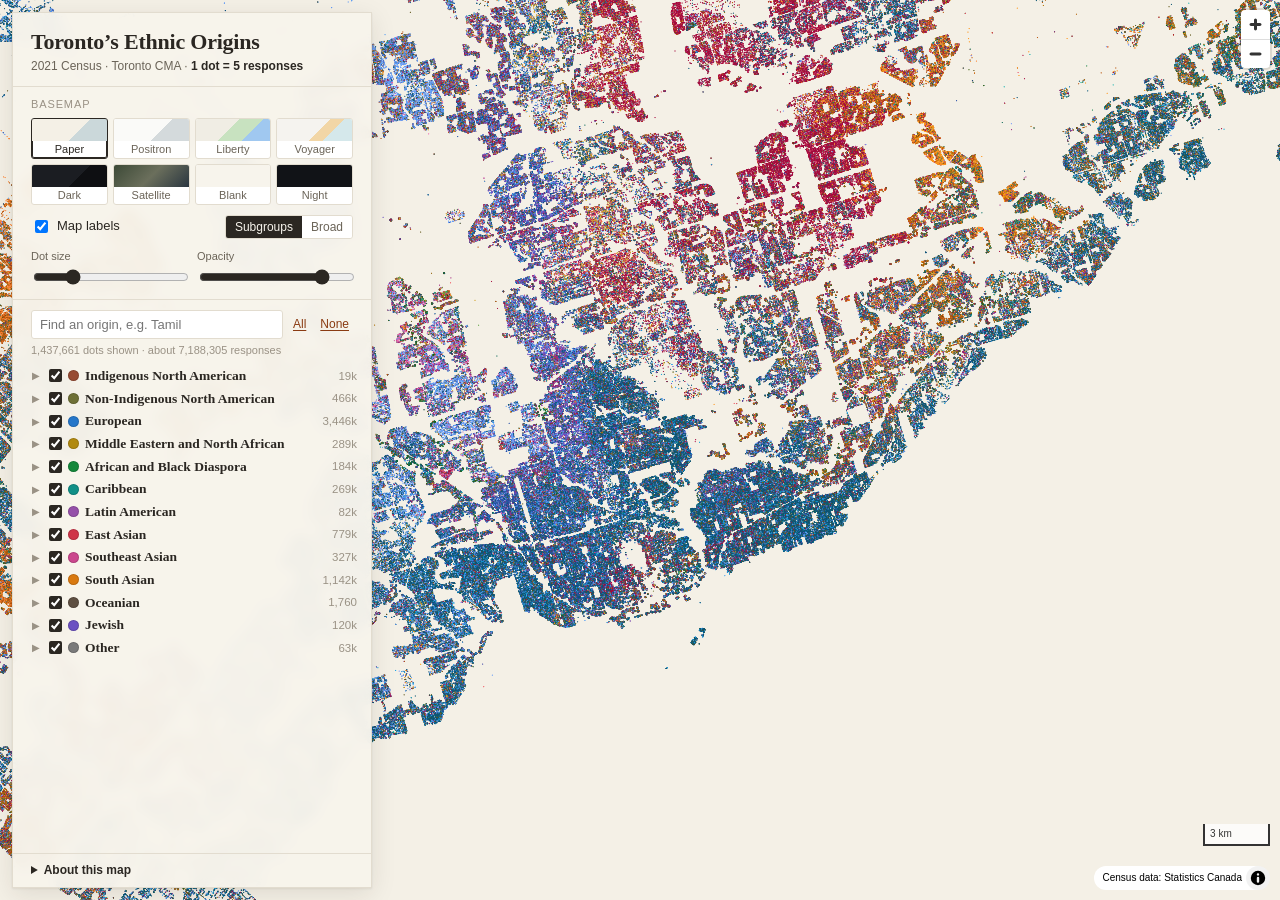
==== index.html @ 76246256 "Add dot pipeline (homes, dots, palette) and MapLibre/deck.gl site Co-Authored-By: Claude Opus 5.5 <n" ====
<!doctype html>
<html lang="en">
<head>
<meta charset="utf-8">
<meta name="viewport" content="width=device-width, initial-scale=1">
<title>Toronto Ethnic Origins</title>
<meta name="description" content="Interactive dot map of 2021 Census ethnic or cultural origins in the Toronto CMA. One dot per five responses, placed on homes.">
<link rel="stylesheet" href="vendor/maplibre-gl-5.24.1.css">
<link rel="stylesheet" href="style.css">
</head>
<body>
<div id="map" aria-label="Map"></div>

<button id="panel-toggle" class="panel-toggle" aria-expanded="true" aria-controls="panel">Layers</button>

<aside id="panel" class="panel">
  <header class="panel-head">
    <h1>Toronto’s Ethnic Origins</h1>
    <p class="sub">2021 Census · Toronto CMA · <strong>1 dot = 5 responses</strong></p>
  </header>

  <section class="controls">
    <div class="field">
      <span class="label">Basemap</span>
      <div id="basemaps" class="basemaps" role="radiogroup" aria-label="Basemap"></div>
    </div>
    <div class="row">
      <label class="check"><input type="checkbox" id="labels" checked> Map labels</label>
      <div class="seg" role="radiogroup" aria-label="Colour by">
        <button data-color="sub" class="on">Subgroups</button><button data-color="broad">Broad</button>
      </div>
    </div>
    <div class="row sliders">
      <label>Dot size <input type="range" id="size" min="1" max="14" step="0.5" value="4"></label>
      <label>Opacity <input type="range" id="opacity" min="0.15" max="1" step="0.05" value="0.85"></label>
    </div>
  </section>

  <section class="layers">
    <div class="layers-head">
      <input type="search" id="search" placeholder="Find an origin, e.g. Tamil" aria-label="Find an origin">
      <button id="all" class="link">All</button>
      <button id="none" class="link">None</button>
    </div>
    <div id="visible-count" class="visible-count"></div>
    <ul id="tree" class="tree"></ul>
  </section>

  <details class="about">
    <summary>About this map</summary>
    <p>Each dot stands for five <em>responses</em> to the 2021 Census question on ethnic or cultural origin, not five people. People can report several origins, so someone reporting “Irish” and “Italian” appears in both groups, and the dots add up to more than the population.</p>
    <p>Counts come from the Census Profile for each dissemination area (about 400–700 people). Within each area, dots are placed on residential buildings from Statistics Canada’s National Address Register, weighted by each block’s 2021 population and each building’s number of units. A dot’s exact position is illustrative; the count per area is not.</p>
    <p><strong>Limits.</strong> Data are a 25% sample, randomly rounded to multiples of 5. Statistics Canada does not publish counts under 10 for a single area, so origins that are thinly spread across the region are under-represented. Only 247 of 488 origins are published at this level; the rest (about 1.2% of responses) are not on the map. Christian, Muslim and Buddhist responses are left out as purely religious. Some new buildings from after 2021 may receive dots.</p>
    <p>Sources: Statistics Canada, 2021 Census of Population (98-401-X2021006, 98-10-0356-01), 2021 boundary and geographic attribute files, National Address Register (2026). Contains information licensed under the Open Government Licence – Canada.</p>
    <div id="unmapped"></div>
  </details>
</aside>

<div id="loading" class="loading">Loading 1.4 million dots…</div>

<script src="vendor/maplibre-gl-5.24.1.js"></script>
<script src="vendor/deck.gl-9.4.2.min.js"></script>
<script src="app.js"></script>
</body>
</html>
---- vendor/maplibre-gl-5.24.1.css ----
.maplibregl-map{font:12px/20px Helvetica Neue,Arial,Helvetica,sans-serif;overflow:hidden;position:relative;-webkit-tap-highlight-color:rgb(0 0 0/0)}.maplibregl-canvas{left:0;position:absolute;top:0}.maplibregl-map:fullscreen{height:100%;width:100%}.maplibregl-ctrl-group button.maplibregl-ctrl-compass{touch-action:none}.maplibregl-canvas-container.maplibregl-interactive,.maplibregl-ctrl-group button.maplibregl-ctrl-compass{cursor:grab;-webkit-user-select:none;-moz-user-select:none;user-select:none}.maplibregl-canvas-container.maplibregl-interactive.maplibregl-track-pointer{cursor:pointer}.maplibregl-canvas-container.maplibregl-interactive:active,.maplibregl-ctrl-group button.maplibregl-ctrl-compass:active{cursor:grabbing}.maplibregl-canvas-container.maplibregl-touch-zoom-rotate,.maplibregl-canvas-container.maplibregl-touch-zoom-rotate .maplibregl-canvas{touch-action:pan-x pan-y}.maplibregl-canvas-container.maplibregl-touch-drag-pan,.maplibregl-canvas-container.maplibregl-touch-drag-pan .maplibregl-canvas{touch-action:pinch-zoom}.maplibregl-canvas-container.maplibregl-touch-zoom-rotate.maplibregl-touch-drag-pan,.maplibregl-canvas-container.maplibregl-touch-zoom-rotate.maplibregl-touch-drag-pan .maplibregl-canvas{touch-action:none}.maplibregl-canvas-container.maplibregl-touch-drag-pan.maplibregl-cooperative-gestures,.maplibregl-canvas-container.maplibregl-touch-drag-pan.maplibregl-cooperative-gestures .maplibregl-canvas{touch-action:pan-x pan-y}.maplibregl-ctrl-bottom-left,.maplibregl-ctrl-bottom-right,.maplibregl-ctrl-top-left,.maplibregl-ctrl-top-right{pointer-events:none;position:absolute;z-index:2}.maplibregl-ctrl-top-left{left:0;top:0}.maplibregl-ctrl-top-right{right:0;top:0}.maplibregl-ctrl-bottom-left{bottom:0;left:0}.maplibregl-ctrl-bottom-right{bottom:0;right:0}.maplibregl-ctrl{clear:both;pointer-events:auto;transform:translate(0)}.maplibregl-ctrl-top-left .maplibregl-ctrl{float:left;margin:10px 0 0 10px}.maplibregl-ctrl-top-right .maplibregl-ctrl{float:right;margin:10px 10px 0 0}.maplibregl-ctrl-bottom-left .maplibregl-ctrl{float:left;margin:0 0 10px 10px}.maplibregl-ctrl-bottom-right .maplibregl-ctrl{float:right;margin:0 10px 10px 0}.maplibregl-ctrl-group{background:#fff;border-radius:4px}.maplibregl-ctrl-group:not(:empty){box-shadow:0 0 0 2px rgba(0,0,0,.1)}@media (forced-colors:active){.maplibregl-ctrl-group:not(:empty){box-shadow:0 0 0 2px ButtonText}}.maplibregl-ctrl-group button{background-color:transparent;border:0;box-sizing:border-box;cursor:pointer;display:block;height:29px;outline:none;padding:0;width:29px}.maplibregl-ctrl-group button+button{border-top:1px solid #ddd}.maplibregl-ctrl button .maplibregl-ctrl-icon{background-position:50%;background-repeat:no-repeat;display:block;height:100%;width:100%}@media (forced-colors:active){.maplibregl-ctrl-icon{background-color:transparent}.maplibregl-ctrl-group button+button{border-top:1px solid ButtonText}}.maplibregl-ctrl button::-moz-focus-inner{border:0;padding:0}.maplibregl-ctrl-attrib-button:focus,.maplibregl-ctrl-group button:focus{box-shadow:0 0 2px 2px #0096ff}.maplibregl-ctrl button:disabled{cursor:not-allowed}.maplibregl-ctrl button:disabled .maplibregl-ctrl-icon{opacity:.25}@media (hover:hover){.maplibregl-ctrl button:not(:disabled):hover{background-color:rgba(0,0,0,.05)}}.maplibregl-ctrl button:not(:disabled):active{background-color:rgba(0,0,0,.05)}.maplibregl-ctrl-group button:focus:focus-visible{box-shadow:0 0 2px 2px #0096ff}.maplibregl-ctrl-group button:focus:not(:focus-visible){box-shadow:none}.maplibregl-ctrl-group button:focus:first-child{border-radius:4px 4px 0 0}.maplibregl-ctrl-group button:focus:last-child{border-radius:0 0 4px 4px}.maplibregl-ctrl-group button:focus:only-child{border-radius:inherit}.maplibregl-ctrl button.maplibregl-ctrl-zoom-out .maplibregl-ctrl-icon{background-image:url("data:image/svg+xml;charset=utf-8,%3Csvg xmlns='http://www.w3.org/2000/svg' width='29' height='29' fill='%23333' viewBox='0 0 29 29'%3E%3Cpath d='M10 13c-.75 0-1.5.75-1.5 1.5S9.25 16 10 16h9c.75 0 1.5-.75 1.5-1.5S19.75 13 19 13z'/%3E%3C/svg%3E")}.maplibregl-ctrl button.maplibregl-ctrl-zoom-in .maplibregl-ctrl-icon{background-image:url("data:image/svg+xml;charset=utf-8,%3Csvg xmlns='http://www.w3.org/2000/svg' width='29' height='29' fill='%23333' viewBox='0 0 29 29'%3E%3Cpath d='M14.5 8.5c-.75 0-1.5.75-1.5 1.5v3h-3c-.75 0-1.5.75-1.5 1.5S9.25 16 10 16h3v3c0 .75.75 1.5 1.5 1.5S16 19.75 16 19v-3h3c.75 0 1.5-.75 1.5-1.5S19.75 13 19 13h-3v-3c0-.75-.75-1.5-1.5-1.5'/%3E%3C/svg%3E")}@media (forced-colors:active){.maplibregl-ctrl button.maplibregl-ctrl-zoom-out .maplibregl-ctrl-icon{background-image:url("data:image/svg+xml;charset=utf-8,%3Csvg xmlns='http://www.w3.org/2000/svg' width='29' height='29' fill='%23fff' viewBox='0 0 29 29'%3E%3Cpath d='M10 13c-.75 0-1.5.75-1.5 1.5S9.25 16 10 16h9c.75 0 1.5-.75 1.5-1.5S19.75 13 19 13z'/%3E%3C/svg%3E")}.maplibregl-ctrl button.maplibregl-ctrl-zoom-in .maplibregl-ctrl-icon{background-image:url("data:image/svg+xml;charset=utf-8,%3Csvg xmlns='http://www.w3.org/2000/svg' width='29' height='29' fill='%23fff' viewBox='0 0 29 29'%3E%3Cpath d='M14.5 8.5c-.75 0-1.5.75-1.5 1.5v3h-3c-.75 0-1.5.75-1.5 1.5S9.25 16 10 16h3v3c0 .75.75 1.5 1.5 1.5S16 19.75 16 19v-3h3c.75 0 1.5-.75 1.5-1.5S19.75 13 19 13h-3v-3c0-.75-.75-1.5-1.5-1.5'/%3E%3C/svg%3E")}}@media (forced-colors:active) and (prefers-color-scheme:light){.maplibregl-ctrl button.maplibregl-ctrl-zoom-out .maplibregl-ctrl-icon{background-image:url("data:image/svg+xml;charset=utf-8,%3Csvg xmlns='http://www.w3.org/2000/svg' width='29' height='29' viewBox='0 0 29 29'%3E%3Cpath d='M10 13c-.75 0-1.5.75-1.5 1.5S9.25 16 10 16h9c.75 0 1.5-.75 1.5-1.5S19.75 13 19 13z'/%3E%3C/svg%3E")}.maplibregl-ctrl button.maplibregl-ctrl-zoom-in .maplibregl-ctrl-icon{background-image:url("data:image/svg+xml;charset=utf-8,%3Csvg xmlns='http://www.w3.org/2000/svg' width='29' height='29' viewBox='0 0 29 29'%3E%3Cpath d='M14.5 8.5c-.75 0-1.5.75-1.5 1.5v3h-3c-.75 0-1.5.75-1.5 1.5S9.25 16 10 16h3v3c0 .75.75 1.5 1.5 1.5S16 19.75 16 19v-3h3c.75 0 1.5-.75 1.5-1.5S19.75 13 19 13h-3v-3c0-.75-.75-1.5-1.5-1.5'/%3E%3C/svg%3E")}}.maplibregl-ctrl button.maplibregl-ctrl-fullscreen .maplibregl-ctrl-icon{background-image:url("data:image/svg+xml;charset=utf-8,%3Csvg xmlns='http://www.w3.org/2000/svg' width='29' height='29' fill='%23333' viewBox='0 0 29 29'%3E%3Cpath d='M24 16v5.5c0 1.75-.75 2.5-2.5 2.5H16v-1l3-1.5-4-5.5 1-1 5.5 4 1.5-3zM6 16l1.5 3 5.5-4 1 1-4 5.5 3 1.5v1H7.5C5.75 24 5 23.25 5 21.5V16zm7-11v1l-3 1.5 4 5.5-1 1-5.5-4L6 13H5V7.5C5 5.75 5.75 5 7.5 5zm11 2.5c0-1.75-.75-2.5-2.5-2.5H16v1l3 1.5-4 5.5 1 1 5.5-4 1.5 3h1z'/%3E%3C/svg%3E")}.maplibregl-ctrl button.maplibregl-ctrl-shrink .maplibregl-ctrl-icon{background-image:url("data:image/svg+xml;charset=utf-8,%3Csvg xmlns='http://www.w3.org/2000/svg' width='29' height='29' viewBox='0 0 29 29'%3E%3Cpath d='M18.5 16c-1.75 0-2.5.75-2.5 2.5V24h1l1.5-3 5.5 4 1-1-4-5.5 3-1.5v-1zM13 18.5c0-1.75-.75-2.5-2.5-2.5H5v1l3 1.5L4 24l1 1 5.5-4 1.5 3h1zm3-8c0 1.75.75 2.5 2.5 2.5H24v-1l-3-1.5L25 5l-1-1-5.5 4L17 5h-1zM10.5 13c1.75 0 2.5-.75 2.5-2.5V5h-1l-1.5 3L5 4 4 5l4 5.5L5 12v1z'/%3E%3C/svg%3E")}@media (forced-colors:active){.maplibregl-ctrl button.maplibregl-ctrl-fullscreen .maplibregl-ctrl-icon{background-image:url("data:image/svg+xml;charset=utf-8,%3Csvg xmlns='http://www.w3.org/2000/svg' width='29' height='29' fill='%23fff' viewBox='0 0 29 29'%3E%3Cpath d='M24 16v5.5c0 1.75-.75 2.5-2.5 2.5H16v-1l3-1.5-4-5.5 1-1 5.5 4 1.5-3zM6 16l1.5 3 5.5-4 1 1-4 5.5 3 1.5v1H7.5C5.75 24 5 23.25 5 21.5V16zm7-11v1l-3 1.5 4 5.5-1 1-5.5-4L6 13H5V7.5C5 5.75 5.75 5 7.5 5zm11 2.5c0-1.75-.75-2.5-2.5-2.5H16v1l3 1.5-4 5.5 1 1 5.5-4 1.5 3h1z'/%3E%3C/svg%3E")}.maplibregl-ctrl button.maplibregl-ctrl-shrink .maplibregl-ctrl-icon{background-image:url("data:image/svg+xml;charset=utf-8,%3Csvg xmlns='http://www.w3.org/2000/svg' width='29' height='29' fill='%23fff' viewBox='0 0 29 29'%3E%3Cpath d='M18.5 16c-1.75 0-2.5.75-2.5 2.5V24h1l1.5-3 5.5 4 1-1-4-5.5 3-1.5v-1zM13 18.5c0-1.75-.75-2.5-2.5-2.5H5v1l3 1.5L4 24l1 1 5.5-4 1.5 3h1zm3-8c0 1.75.75 2.5 2.5 2.5H24v-1l-3-1.5L25 5l-1-1-5.5 4L17 5h-1zM10.5 13c1.75 0 2.5-.75 2.5-2.5V5h-1l-1.5 3L5 4 4 5l4 5.5L5 12v1z'/%3E%3C/svg%3E")}}@media (forced-colors:active) and (prefers-color-scheme:light){.maplibregl-ctrl button.maplibregl-ctrl-fullscreen .maplibregl-ctrl-icon{background-image:url("data:image/svg+xml;charset=utf-8,%3Csvg xmlns='http://www.w3.org/2000/svg' width='29' height='29' viewBox='0 0 29 29'%3E%3Cpath d='M24 16v5.5c0 1.75-.75 2.5-2.5 2.5H16v-1l3-1.5-4-5.5 1-1 5.5 4 1.5-3zM6 16l1.5 3 5.5-4 1 1-4 5.5 3 1.5v1H7.5C5.75 24 5 23.25 5 21.5V16zm7-11v1l-3 1.5 4 5.5-1 1-5.5-4L6 13H5V7.5C5 5.75 5.75 5 7.5 5zm11 2.5c0-1.75-.75-2.5-2.5-2.5H16v1l3 1.5-4 5.5 1 1 5.5-4 1.5 3h1z'/%3E%3C/svg%3E")}.maplibregl-ctrl button.maplibregl-ctrl-shrink .maplibregl-ctrl-icon{background-image:url("data:image/svg+xml;charset=utf-8,%3Csvg xmlns='http://www.w3.org/2000/svg' width='29' height='29' viewBox='0 0 29 29'%3E%3Cpath d='M18.5 16c-1.75 0-2.5.75-2.5 2.5V24h1l1.5-3 5.5 4 1-1-4-5.5 3-1.5v-1zM13 18.5c0-1.75-.75-2.5-2.5-2.5H5v1l3 1.5L4 24l1 1 5.5-4 1.5 3h1zm3-8c0 1.75.75 2.5 2.5 2.5H24v-1l-3-1.5L25 5l-1-1-5.5 4L17 5h-1zM10.5 13c1.75 0 2.5-.75 2.5-2.5V5h-1l-1.5 3L5 4 4 5l4 5.5L5 12v1z'/%3E%3C/svg%3E")}}.maplibregl-ctrl button.maplibregl-ctrl-compass .maplibregl-ctrl-icon{background-image:url("data:image/svg+xml;charset=utf-8,%3Csvg xmlns='http://www.w3.org/2000/svg' width='29' height='29' fill='%23333' viewBox='0 0 29 29'%3E%3Cpath d='m10.5 14 4-8 4 8z'/%3E%3Cpath fill='%23ccc' d='m10.5 16 4 8 4-8z'/%3E%3C/svg%3E")}@media (forced-colors:active){.maplibregl-ctrl button.maplibregl-ctrl-compass .maplibregl-ctrl-icon{background-image:url("data:image/svg+xml;charset=utf-8,%3Csvg xmlns='http://www.w3.org/2000/svg' width='29' height='29' fill='%23fff' viewBox='0 0 29 29'%3E%3Cpath d='m10.5 14 4-8 4 8z'/%3E%3Cpath fill='%23ccc' d='m10.5 16 4 8 4-8z'/%3E%3C/svg%3E")}}@media (forced-colors:active) and (prefers-color-scheme:light){.maplibregl-ctrl button.maplibregl-ctrl-compass .maplibregl-ctrl-icon{background-image:url("data:image/svg+xml;charset=utf-8,%3Csvg xmlns='http://www.w3.org/2000/svg' width='29' height='29' viewBox='0 0 29 29'%3E%3Cpath d='m10.5 14 4-8 4 8z'/%3E%3Cpath fill='%23ccc' d='m10.5 16 4 8 4-8z'/%3E%3C/svg%3E")}}.maplibregl-ctrl button.maplibregl-ctrl-globe .maplibregl-ctrl-icon{background-image:url("data:image/svg+xml;charset=utf-8,%3Csvg xmlns='http://www.w3.org/2000/svg' width='22' height='22' fill='none' stroke='%23333' viewBox='0 0 22 22'%3E%3Ccircle cx='11' cy='11' r='8.5'/%3E%3Cpath d='M17.5 11c0 4.819-3.02 8.5-6.5 8.5S4.5 15.819 4.5 11 7.52 2.5 11 2.5s6.5 3.681 6.5 8.5Z'/%3E%3Cpath d='M13.5 11c0 2.447-.331 4.64-.853 6.206-.262.785-.562 1.384-.872 1.777-.314.399-.58.517-.775.517s-.461-.118-.775-.517c-.31-.393-.61-.992-.872-1.777C8.831 15.64 8.5 13.446 8.5 11s.331-4.64.853-6.206c.262-.785.562-1.384.872-1.777.314-.399.58-.517.775-.517s.461.118.775.517c.31.393.61.992.872 1.777.522 1.565.853 3.76.853 6.206Z'/%3E%3Cpath d='M11 7.5c-1.909 0-3.622-.166-4.845-.428-.616-.132-1.08-.283-1.379-.434a1.3 1.3 0 0 1-.224-.138q.07-.058.224-.138c.299-.151.763-.302 1.379-.434C7.378 5.666 9.091 5.5 11 5.5s3.622.166 4.845.428c.616.132 1.08.283 1.379.434.105.053.177.1.224.138q-.07.058-.224.138c-.299.151-.763.302-1.379.434-1.223.262-2.936.428-4.845.428ZM4.486 6.436ZM11 16.5c-1.909 0-3.622-.166-4.845-.428-.616-.132-1.08-.283-1.379-.434a1.3 1.3 0 0 1-.224-.138 1.3 1.3 0 0 1 .224-.138c.299-.151.763-.302 1.379-.434C7.378 14.666 9.091 14.5 11 14.5s3.622.166 4.845.428c.616.132 1.08.283 1.379.434.105.053.177.1.224.138a1.3 1.3 0 0 1-.224.138c-.299.151-.763.302-1.379.434-1.223.262-2.936.428-4.845.428Zm-6.514-1.064ZM11 12.5c-2.46 0-4.672-.222-6.255-.574-.796-.177-1.406-.38-1.805-.59a1.5 1.5 0 0 1-.39-.272.3.3 0 0 1-.047-.064.3.3 0 0 1 .048-.064c.066-.073.189-.167.389-.272.399-.21 1.009-.413 1.805-.59C6.328 9.722 8.54 9.5 11 9.5s4.672.222 6.256.574c.795.177 1.405.38 1.804.59.2.105.323.2.39.272a.3.3 0 0 1 .047.064.3.3 0 0 1-.048.064 1.4 1.4 0 0 1-.389.272c-.399.21-1.009.413-1.804.59-1.584.352-3.796.574-6.256.574Zm-8.501-1.51v.002zm0 .018v.002zm17.002.002v-.002zm0-.018v-.002z'/%3E%3C/svg%3E")}.maplibregl-ctrl button.maplibregl-ctrl-globe-enabled .maplibregl-ctrl-icon{background-image:url("data:image/svg+xml;charset=utf-8,%3Csvg xmlns='http://www.w3.org/2000/svg' width='22' height='22' fill='none' stroke='%2333b5e5' viewBox='0 0 22 22'%3E%3Ccircle cx='11' cy='11' r='8.5'/%3E%3Cpath d='M17.5 11c0 4.819-3.02 8.5-6.5 8.5S4.5 15.819 4.5 11 7.52 2.5 11 2.5s6.5 3.681 6.5 8.5Z'/%3E%3Cpath d='M13.5 11c0 2.447-.331 4.64-.853 6.206-.262.785-.562 1.384-.872 1.777-.314.399-.58.517-.775.517s-.461-.118-.775-.517c-.31-.393-.61-.992-.872-1.777C8.831 15.64 8.5 13.446 8.5 11s.331-4.64.853-6.206c.262-.785.562-1.384.872-1.777.314-.399.58-.517.775-.517s.461.118.775.517c.31.393.61.992.872 1.777.522 1.565.853 3.76.853 6.206Z'/%3E%3Cpath d='M11 7.5c-1.909 0-3.622-.166-4.845-.428-.616-.132-1.08-.283-1.379-.434a1.3 1.3 0 0 1-.224-.138q.07-.058.224-.138c.299-.151.763-.302 1.379-.434C7.378 5.666 9.091 5.5 11 5.5s3.622.166 4.845.428c.616.132 1.08.283 1.379.434.105.053.177.1.224.138q-.07.058-.224.138c-.299.151-.763.302-1.379.434-1.223.262-2.936.428-4.845.428ZM4.486 6.436ZM11 16.5c-1.909 0-3.622-.166-4.845-.428-.616-.132-1.08-.283-1.379-.434a1.3 1.3 0 0 1-.224-.138 1.3 1.3 0 0 1 .224-.138c.299-.151.763-.302 1.379-.434C7.378 14.666 9.091 14.5 11 14.5s3.622.166 4.845.428c.616.132 1.08.283 1.379.434.105.053.177.1.224.138a1.3 1.3 0 0 1-.224.138c-.299.151-.763.302-1.379.434-1.223.262-2.936.428-4.845.428Zm-6.514-1.064ZM11 12.5c-2.46 0-4.672-.222-6.255-.574-.796-.177-1.406-.38-1.805-.59a1.5 1.5 0 0 1-.39-.272.3.3 0 0 1-.047-.064.3.3 0 0 1 .048-.064c.066-.073.189-.167.389-.272.399-.21 1.009-.413 1.805-.59C6.328 9.722 8.54 9.5 11 9.5s4.672.222 6.256.574c.795.177 1.405.38 1.804.59.2.105.323.2.39.272a.3.3 0 0 1 .047.064.3.3 0 0 1-.048.064 1.4 1.4 0 0 1-.389.272c-.399.21-1.009.413-1.804.59-1.584.352-3.796.574-6.256.574Zm-8.501-1.51v.002zm0 .018v.002zm17.002.002v-.002zm0-.018v-.002z'/%3E%3C/svg%3E")}.maplibregl-ctrl button.maplibregl-ctrl-terrain .maplibregl-ctrl-icon{background-image:url("data:image/svg+xml;charset=utf-8,%3Csvg xmlns='http://www.w3.org/2000/svg' width='22' height='22' fill='%23333' viewBox='0 0 22 22'%3E%3Cpath d='m1.754 13.406 4.453-4.851 3.09 3.09 3.281 3.277.969-.969-3.309-3.312 3.844-4.121 6.148 6.886h1.082v-.855l-7.207-8.07-4.84 5.187L6.169 6.57l-5.48 5.965v.871ZM.688 16.844h20.625v1.375H.688Zm0 0'/%3E%3C/svg%3E")}.maplibregl-ctrl button.maplibregl-ctrl-terrain-enabled .maplibregl-ctrl-icon{background-image:url("data:image/svg+xml;charset=utf-8,%3Csvg xmlns='http://www.w3.org/2000/svg' width='22' height='22' fill='%2333b5e5' viewBox='0 0 22 22'%3E%3Cpath d='m1.754 13.406 4.453-4.851 3.09 3.09 3.281 3.277.969-.969-3.309-3.312 3.844-4.121 6.148 6.886h1.082v-.855l-7.207-8.07-4.84 5.187L6.169 6.57l-5.48 5.965v.871ZM.688 16.844h20.625v1.375H.688Zm0 0'/%3E%3C/svg%3E")}.maplibregl-ctrl button.maplibregl-ctrl-geolocate .maplibregl-ctrl-icon{background-image:url("data:image/svg+xml;charset=utf-8,%3Csvg xmlns='http://www.w3.org/2000/svg' width='29' height='29' fill='%23333' viewBox='0 0 20 20'%3E%3Cpath d='M10 4C9 4 9 5 9 5v.1A5 5 0 0 0 5.1 9H5s-1 0-1 1 1 1 1 1h.1A5 5 0 0 0 9 14.9v.1s0 1 1 1 1-1 1-1v-.1a5 5 0 0 0 3.9-3.9h.1s1 0 1-1-1-1-1-1h-.1A5 5 0 0 0 11 5.1V5s0-1-1-1m0 2.5a3.5 3.5 0 1 1 0 7 3.5 3.5 0 1 1 0-7'/%3E%3Ccircle cx='10' cy='10' r='2'/%3E%3C/svg%3E")}.maplibregl-ctrl button.maplibregl-ctrl-geolocate:disabled .maplibregl-ctrl-icon{background-image:url("data:image/svg+xml;charset=utf-8,%3Csvg xmlns='http://www.w3.org/2000/svg' width='29' height='29' fill='%23aaa' viewBox='0 0 20 20'%3E%3Cpath d='M10 4C9 4 9 5 9 5v.1A5 5 0 0 0 5.1 9H5s-1 0-1 1 1 1 1 1h.1A5 5 0 0 0 9 14.9v.1s0 1 1 1 1-1 1-1v-.1a5 5 0 0 0 3.9-3.9h.1s1 0 1-1-1-1-1-1h-.1A5 5 0 0 0 11 5.1V5s0-1-1-1m0 2.5a3.5 3.5 0 1 1 0 7 3.5 3.5 0 1 1 0-7'/%3E%3Ccircle cx='10' cy='10' r='2'/%3E%3Cpath fill='red' d='m14 5 1 1-9 9-1-1z'/%3E%3C/svg%3E")}.maplibregl-ctrl button.maplibregl-ctrl-geolocate.maplibregl-ctrl-geolocate-active .maplibregl-ctrl-icon{background-image:url("data:image/svg+xml;charset=utf-8,%3Csvg xmlns='http://www.w3.org/2000/svg' width='29' height='29' fill='%2333b5e5' viewBox='0 0 20 20'%3E%3Cpath d='M10 4C9 4 9 5 9 5v.1A5 5 0 0 0 5.1 9H5s-1 0-1 1 1 1 1 1h.1A5 5 0 0 0 9 14.9v.1s0 1 1 1 1-1 1-1v-.1a5 5 0 0 0 3.9-3.9h.1s1 0 1-1-1-1-1-1h-.1A5 5 0 0 0 11 5.1V5s0-1-1-1m0 2.5a3.5 3.5 0 1 1 0 7 3.5 3.5 0 1 1 0-7'/%3E%3Ccircle cx='10' cy='10' r='2'/%3E%3C/svg%3E")}.maplibregl-ctrl button.maplibregl-ctrl-geolocate.maplibregl-ctrl-geolocate-active-error .maplibregl-ctrl-icon{background-image:url("data:image/svg+xml;charset=utf-8,%3Csvg xmlns='http://www.w3.org/2000/svg' width='29' height='29' fill='%23e58978' viewBox='0 0 20 20'%3E%3Cpath d='M10 4C9 4 9 5 9 5v.1A5 5 0 0 0 5.1 9H5s-1 0-1 1 1 1 1 1h.1A5 5 0 0 0 9 14.9v.1s0 1 1 1 1-1 1-1v-.1a5 5 0 0 0 3.9-3.9h.1s1 0 1-1-1-1-1-1h-.1A5 5 0 0 0 11 5.1V5s0-1-1-1m0 2.5a3.5 3.5 0 1 1 0 7 3.5 3.5 0 1 1 0-7'/%3E%3Ccircle cx='10' cy='10' r='2'/%3E%3C/svg%3E")}.maplibregl-ctrl button.maplibregl-ctrl-geolocate.maplibregl-ctrl-geolocate-background .maplibregl-ctrl-icon{background-image:url("data:image/svg+xml;charset=utf-8,%3Csvg xmlns='http://www.w3.org/2000/svg' width='29' height='29' fill='%2333b5e5' viewBox='0 0 20 20'%3E%3Cpath d='M10 4C9 4 9 5 9 5v.1A5 5 0 0 0 5.1 9H5s-1 0-1 1 1 1 1 1h.1A5 5 0 0 0 9 14.9v.1s0 1 1 1 1-1 1-1v-.1a5 5 0 0 0 3.9-3.9h.1s1 0 1-1-1-1-1-1h-.1A5 5 0 0 0 11 5.1V5s0-1-1-1m0 2.5a3.5 3.5 0 1 1 0 7 3.5 3.5 0 1 1 0-7'/%3E%3C/svg%3E")}.maplibregl-ctrl button.maplibregl-ctrl-geolocate.maplibregl-ctrl-geolocate-background-error .maplibregl-ctrl-icon{background-image:url("data:image/svg+xml;charset=utf-8,%3Csvg xmlns='http://www.w3.org/2000/svg' width='29' height='29' fill='%23e54e33' viewBox='0 0 20 20'%3E%3Cpath d='M10 4C9 4 9 5 9 5v.1A5 5 0 0 0 5.1 9H5s-1 0-1 1 1 1 1 1h.1A5 5 0 0 0 9 14.9v.1s0 1 1 1 1-1 1-1v-.1a5 5 0 0 0 3.9-3.9h.1s1 0 1-1-1-1-1-1h-.1A5 5 0 0 0 11 5.1V5s0-1-1-1m0 2.5a3.5 3.5 0 1 1 0 7 3.5 3.5 0 1 1 0-7'/%3E%3C/svg%3E")}.maplibregl-ctrl button.maplibregl-ctrl-geolocate.maplibregl-ctrl-geolocate-waiting .maplibregl-ctrl-icon{animation:maplibregl-spin 2s linear infinite}@media (forced-colors:active){.maplibregl-ctrl button.maplibregl-ctrl-geolocate .maplibregl-ctrl-icon{background-image:url("data:image/svg+xml;charset=utf-8,%3Csvg xmlns='http://www.w3.org/2000/svg' width='29' height='29' fill='%23fff' viewBox='0 0 20 20'%3E%3Cpath d='M10 4C9 4 9 5 9 5v.1A5 5 0 0 0 5.1 9H5s-1 0-1 1 1 1 1 1h.1A5 5 0 0 0 9 14.9v.1s0 1 1 1 1-1 1-1v-.1a5 5 0 0 0 3.9-3.9h.1s1 0 1-1-1-1-1-1h-.1A5 5 0 0 0 11 5.1V5s0-1-1-1m0 2.5a3.5 3.5 0 1 1 0 7 3.5 3.5 0 1 1 0-7'/%3E%3Ccircle cx='10' cy='10' r='2'/%3E%3C/svg%3E")}.maplibregl-ctrl button.maplibregl-ctrl-geolocate:disabled .maplibregl-ctrl-icon{background-image:url("data:image/svg+xml;charset=utf-8,%3Csvg xmlns='http://www.w3.org/2000/svg' width='29' height='29' fill='%23999' viewBox='0 0 20 20'%3E%3Cpath d='M10 4C9 4 9 5 9 5v.1A5 5 0 0 0 5.1 9H5s-1 0-1 1 1 1 1 1h.1A5 5 0 0 0 9 14.9v.1s0 1 1 1 1-1 1-1v-.1a5 5 0 0 0 3.9-3.9h.1s1 0 1-1-1-1-1-1h-.1A5 5 0 0 0 11 5.1V5s0-1-1-1m0 2.5a3.5 3.5 0 1 1 0 7 3.5 3.5 0 1 1 0-7'/%3E%3Ccircle cx='10' cy='10' r='2'/%3E%3Cpath fill='red' d='m14 5 1 1-9 9-1-1z'/%3E%3C/svg%3E")}.maplibregl-ctrl button.maplibregl-ctrl-geolocate.maplibregl-ctrl-geolocate-active .maplibregl-ctrl-icon{background-image:url("data:image/svg+xml;charset=utf-8,%3Csvg xmlns='http://www.w3.org/2000/svg' width='29' height='29' fill='%2333b5e5' viewBox='0 0 20 20'%3E%3Cpath d='M10 4C9 4 9 5 9 5v.1A5 5 0 0 0 5.1 9H5s-1 0-1 1 1 1 1 1h.1A5 5 0 0 0 9 14.9v.1s0 1 1 1 1-1 1-1v-.1a5 5 0 0 0 3.9-3.9h.1s1 0 1-1-1-1-1-1h-.1A5 5 0 0 0 11 5.1V5s0-1-1-1m0 2.5a3.5 3.5 0 1 1 0 7 3.5 3.5 0 1 1 0-7'/%3E%3Ccircle cx='10' cy='10' r='2'/%3E%3C/svg%3E")}.maplibregl-ctrl button.maplibregl-ctrl-geolocate.maplibregl-ctrl-geolocate-active-error .maplibregl-ctrl-icon{background-image:url("data:image/svg+xml;charset=utf-8,%3Csvg xmlns='http://www.w3.org/2000/svg' width='29' height='29' fill='%23e58978' viewBox='0 0 20 20'%3E%3Cpath d='M10 4C9 4 9 5 9 5v.1A5 5 0 0 0 5.1 9H5s-1 0-1 1 1 1 1 1h.1A5 5 0 0 0 9 14.9v.1s0 1 1 1 1-1 1-1v-.1a5 5 0 0 0 3.9-3.9h.1s1 0 1-1-1-1-1-1h-.1A5 5 0 0 0 11 5.1V5s0-1-1-1m0 2.5a3.5 3.5 0 1 1 0 7 3.5 3.5 0 1 1 0-7'/%3E%3Ccircle cx='10' cy='10' r='2'/%3E%3C/svg%3E")}.maplibregl-ctrl button.maplibregl-ctrl-geolocate.maplibregl-ctrl-geolocate-background .maplibregl-ctrl-icon{background-image:url("data:image/svg+xml;charset=utf-8,%3Csvg xmlns='http://www.w3.org/2000/svg' width='29' height='29' fill='%2333b5e5' viewBox='0 0 20 20'%3E%3Cpath d='M10 4C9 4 9 5 9 5v.1A5 5 0 0 0 5.1 9H5s-1 0-1 1 1 1 1 1h.1A5 5 0 0 0 9 14.9v.1s0 1 1 1 1-1 1-1v-.1a5 5 0 0 0 3.9-3.9h.1s1 0 1-1-1-1-1-1h-.1A5 5 0 0 0 11 5.1V5s0-1-1-1m0 2.5a3.5 3.5 0 1 1 0 7 3.5 3.5 0 1 1 0-7'/%3E%3C/svg%3E")}.maplibregl-ctrl button.maplibregl-ctrl-geolocate.maplibregl-ctrl-geolocate-background-error .maplibregl-ctrl-icon{background-image:url("data:image/svg+xml;charset=utf-8,%3Csvg xmlns='http://www.w3.org/2000/svg' width='29' height='29' fill='%23e54e33' viewBox='0 0 20 20'%3E%3Cpath d='M10 4C9 4 9 5 9 5v.1A5 5 0 0 0 5.1 9H5s-1 0-1 1 1 1 1 1h.1A5 5 0 0 0 9 14.9v.1s0 1 1 1 1-1 1-1v-.1a5 5 0 0 0 3.9-3.9h.1s1 0 1-1-1-1-1-1h-.1A5 5 0 0 0 11 5.1V5s0-1-1-1m0 2.5a3.5 3.5 0 1 1 0 7 3.5 3.5 0 1 1 0-7'/%3E%3C/svg%3E")}}@media (forced-colors:active) and (prefers-color-scheme:light){.maplibregl-ctrl button.maplibregl-ctrl-geolocate .maplibregl-ctrl-icon{background-image:url("data:image/svg+xml;charset=utf-8,%3Csvg xmlns='http://www.w3.org/2000/svg' width='29' height='29' viewBox='0 0 20 20'%3E%3Cpath d='M10 4C9 4 9 5 9 5v.1A5 5 0 0 0 5.1 9H5s-1 0-1 1 1 1 1 1h.1A5 5 0 0 0 9 14.9v.1s0 1 1 1 1-1 1-1v-.1a5 5 0 0 0 3.9-3.9h.1s1 0 1-1-1-1-1-1h-.1A5 5 0 0 0 11 5.1V5s0-1-1-1m0 2.5a3.5 3.5 0 1 1 0 7 3.5 3.5 0 1 1 0-7'/%3E%3Ccircle cx='10' cy='10' r='2'/%3E%3C/svg%3E")}.maplibregl-ctrl button.maplibregl-ctrl-geolocate:disabled .maplibregl-ctrl-icon{background-image:url("data:image/svg+xml;charset=utf-8,%3Csvg xmlns='http://www.w3.org/2000/svg' width='29' height='29' fill='%23666' viewBox='0 0 20 20'%3E%3Cpath d='M10 4C9 4 9 5 9 5v.1A5 5 0 0 0 5.1 9H5s-1 0-1 1 1 1 1 1h.1A5 5 0 0 0 9 14.9v.1s0 1 1 1 1-1 1-1v-.1a5 5 0 0 0 3.9-3.9h.1s1 0 1-1-1-1-1-1h-.1A5 5 0 0 0 11 5.1V5s0-1-1-1m0 2.5a3.5 3.5 0 1 1 0 7 3.5 3.5 0 1 1 0-7'/%3E%3Ccircle cx='10' cy='10' r='2'/%3E%3Cpath fill='red' d='m14 5 1 1-9 9-1-1z'/%3E%3C/svg%3E")}}@keyframes maplibregl-spin{0%{transform:rotate(0deg)}to{transform:rotate(1turn)}}a.maplibregl-ctrl-logo{background-image:url("data:image/svg+xml;charset=utf-8,%3Csvg xmlns='http://www.w3.org/2000/svg' width='88' height='23' fill='none'%3E%3Cpath fill='%23000' fill-opacity='.4' fill-rule='evenodd' d='M17.408 16.796h-1.827l2.501-12.095h.198l3.324 6.533.988 2.19.988-2.19 3.258-6.533h.181l2.6 12.095h-1.81l-1.218-5.644-.362-1.71-.658 1.71-2.929 5.644h-.098l-2.914-5.644-.757-1.71-.345 1.71zm1.958-3.42-.726 3.663a1.255 1.255 0 0 1-1.232 1.011h-1.827a1.255 1.255 0 0 1-1.229-1.509l2.501-12.095a1.255 1.255 0 0 1 1.23-1.001h.197a1.25 1.25 0 0 1 1.12.685l3.19 6.273 3.125-6.263a1.25 1.25 0 0 1 1.123-.695h.181a1.255 1.255 0 0 1 1.227.991l1.443 6.71a5 5 0 0 1 .314-.787l.009-.016a4.6 4.6 0 0 1 1.777-1.887c.782-.46 1.668-.667 2.611-.667a4.6 4.6 0 0 1 1.7.32l.306.134c.21-.16.474-.256.759-.256h1.694a1.255 1.255 0 0 1 1.212.925 1.255 1.255 0 0 1 1.212-.925h1.711c.284 0 .545.094.755.252.613-.3 1.312-.45 2.075-.45 1.356 0 2.557.445 3.482 1.4q.47.48.763 1.064V4.701a1.255 1.255 0 0 1 1.255-1.255h1.86A1.255 1.255 0 0 1 54.44 4.7v9.194h2.217c.19 0 .37.043.532.118v-4.77c0-.356.147-.678.385-.906a2.42 2.42 0 0 1-.682-1.71c0-.665.267-1.253.735-1.7a2.45 2.45 0 0 1 1.722-.674 2.43 2.43 0 0 1 1.705.675q.318.302.504.683V4.7a1.255 1.255 0 0 1 1.255-1.255h1.744A1.255 1.255 0 0 1 65.812 4.7v3.335a4.8 4.8 0 0 1 1.526-.246c.938 0 1.817.214 2.59.69a4.47 4.47 0 0 1 1.67 1.743v-.98a1.255 1.255 0 0 1 1.256-1.256h1.777c.233 0 .451.064.639.174a3.4 3.4 0 0 1 1.567-.372c.346 0 .861.02 1.285.232a1.25 1.25 0 0 1 .689 1.004 4.7 4.7 0 0 1 .853-.588c.795-.44 1.675-.647 2.61-.647 1.385 0 2.65.39 3.525 1.396.836.938 1.168 2.173 1.168 3.528q-.001.515-.056 1.051a1.255 1.255 0 0 1-.947 1.09l.408.952a1.255 1.255 0 0 1-.477 1.552c-.418.268-.92.463-1.458.612-.613.171-1.304.244-2.049.244-1.06 0-2.043-.207-2.886-.698l-.015-.008c-.798-.48-1.419-1.135-1.818-1.963l-.004-.008a5.8 5.8 0 0 1-.548-2.512q0-.429.053-.843a1.3 1.3 0 0 1-.333-.086l-.166-.004c-.223 0-.426.062-.643.228-.03.024-.142.139-.142.59v3.883a1.255 1.255 0 0 1-1.256 1.256h-1.777a1.255 1.255 0 0 1-1.256-1.256V15.69l-.032.057a4.8 4.8 0 0 1-1.86 1.833 5.04 5.04 0 0 1-2.484.634 4.5 4.5 0 0 1-1.935-.424 1.25 1.25 0 0 1-.764.258h-1.71a1.255 1.255 0 0 1-1.256-1.255V7.687a2.4 2.4 0 0 1-.428.625c.253.23.412.561.412.93v7.553a1.255 1.255 0 0 1-1.256 1.255h-1.843a1.25 1.25 0 0 1-.894-.373c-.228.23-.544.373-.894.373H51.32a1.255 1.255 0 0 1-1.256-1.255v-1.251l-.061.117a4.7 4.7 0 0 1-1.782 1.884 4.77 4.77 0 0 1-2.485.67 5.6 5.6 0 0 1-1.485-.188l.009 2.764a1.255 1.255 0 0 1-1.255 1.259h-1.729a1.255 1.255 0 0 1-1.255-1.255v-3.537a1.255 1.255 0 0 1-1.167.793h-1.679a1.25 1.25 0 0 1-.77-.263 4.5 4.5 0 0 1-1.945.429c-.885 0-1.724-.21-2.495-.632l-.017-.01a5 5 0 0 1-1.081-.836 1.255 1.255 0 0 1-1.254 1.312h-1.81a1.255 1.255 0 0 1-1.228-.99l-.782-3.625-2.044 3.939a1.25 1.25 0 0 1-1.115.676h-.098a1.25 1.25 0 0 1-1.116-.68l-2.061-3.994zM35.92 16.63l.207-.114.223-.15q.493-.356.735-.785l.061-.118.033 1.332h1.678V9.242h-1.694l-.033 1.267q-.133-.329-.526-.658l-.032-.028a3.2 3.2 0 0 0-.668-.428l-.27-.12a3.3 3.3 0 0 0-1.235-.23q-1.136-.001-1.974.493a3.36 3.36 0 0 0-1.3 1.382q-.445.89-.444 2.074 0 1.2.51 2.107a3.8 3.8 0 0 0 1.382 1.381 3.9 3.9 0 0 0 1.893.477q.795 0 1.455-.33zm-2.789-5.38q-.576.675-.575 1.762 0 1.102.559 1.794.576.675 1.645.675a2.25 2.25 0 0 0 .934-.19 2.2 2.2 0 0 0 .468-.29l.178-.161a2.2 2.2 0 0 0 .397-.561q.244-.5.244-1.15v-.115q0-.708-.296-1.267l-.043-.077a2.2 2.2 0 0 0-.633-.709l-.13-.086-.047-.028a2.1 2.1 0 0 0-1.073-.285q-1.052 0-1.629.692zm2.316 2.706c.163-.17.28-.407.28-.83v-.114c0-.292-.06-.508-.15-.68a.96.96 0 0 0-.353-.389.85.85 0 0 0-.464-.127c-.4 0-.56.114-.664.239l-.01.012c-.148.174-.275.45-.275.945 0 .506.122.801.27.99.097.11.266.224.68.224.303 0 .504-.09.687-.269zm7.545 1.705a2.6 2.6 0 0 0 .331.423q.319.33.755.548l.173.074q.65.255 1.49.255 1.02 0 1.844-.493a3.45 3.45 0 0 0 1.316-1.4q.493-.904.493-2.089 0-1.909-.988-2.913-.988-1.02-2.584-1.02-.898 0-1.575.347a3 3 0 0 0-.415.262l-.199.166a3.4 3.4 0 0 0-.64.82V9.242h-1.712v11.553h1.729l-.017-5.134zm.53-1.138q.206.29.48.5l.155.11.053.034q.51.296 1.119.297 1.07 0 1.645-.675.577-.69.576-1.762 0-1.119-.576-1.777-.558-.675-1.645-.675-.435 0-.835.16a2 2 0 0 0-.284.136 2 2 0 0 0-.363.254 2.2 2.2 0 0 0-.46.569l-.082.162a2.6 2.6 0 0 0-.213 1.072v.115q0 .707.296 1.267l.135.211zm.964-.818a1.1 1.1 0 0 0 .367.385.94.94 0 0 0 .476.118c.423 0 .59-.117.687-.23.159-.194.28-.478.28-.95 0-.53-.133-.8-.266-.952l-.021-.025c-.078-.094-.231-.221-.68-.221a1 1 0 0 0-.503.135l-.012.007a.86.86 0 0 0-.335.343c-.073.133-.132.324-.132.614v.115a1.4 1.4 0 0 0 .14.66zm15.7-6.222q.347-.346.346-.856a1.05 1.05 0 0 0-.345-.79 1.18 1.18 0 0 0-.84-.329q-.51 0-.855.33a1.05 1.05 0 0 0-.346.79q0 .51.346.855.345.346.856.346.51 0 .839-.346zm4.337 9.314.033-1.332q.191.403.59.747l.098.081a4 4 0 0 0 .316.224l.223.122a3.2 3.2 0 0 0 1.44.322 3.8 3.8 0 0 0 1.875-.477 3.5 3.5 0 0 0 1.382-1.366q.527-.89.526-2.09 0-1.184-.444-2.073a3.24 3.24 0 0 0-1.283-1.399q-.823-.51-1.942-.51a3.5 3.5 0 0 0-1.527.344l-.086.043-.165.09a3 3 0 0 0-.33.214q-.432.315-.656.707a2 2 0 0 0-.099.198l.082-1.283V4.701h-1.744v12.095zm.473-2.509a2.5 2.5 0 0 0 .566.7q.117.098.245.18l.144.08a2.1 2.1 0 0 0 .975.232q1.07 0 1.645-.675.576-.69.576-1.778 0-1.102-.576-1.777-.56-.691-1.645-.692a2.2 2.2 0 0 0-1.015.235q-.22.113-.415.282l-.15.142a2.1 2.1 0 0 0-.42.594q-.223.479-.223 1.1v.115q0 .705.293 1.26zm2.616-.293c.157-.191.28-.479.28-.967 0-.51-.13-.79-.276-.961l-.021-.026c-.082-.1-.232-.225-.67-.225a.87.87 0 0 0-.681.279l-.012.011c-.154.155-.274.38-.274.807v.115c0 .285.057.499.144.669a1.1 1.1 0 0 0 .367.405c.137.082.28.123.455.123.423 0 .59-.118.686-.23zm8.266-3.013q.345-.13.724-.14l.069-.002q.493 0 .642.099l.247-1.794q-.196-.099-.717-.099a2.3 2.3 0 0 0-.545.063 2 2 0 0 0-.411.148 2.2 2.2 0 0 0-.4.249 2.5 2.5 0 0 0-.485.499 2.7 2.7 0 0 0-.32.581l-.05.137v-1.48h-1.778v7.553h1.777v-3.884q0-.546.159-.943a1.5 1.5 0 0 1 .466-.636 2.5 2.5 0 0 1 .399-.253 2 2 0 0 1 .224-.099zm9.784 2.656.05-.922q0-1.743-.856-2.698-.838-.97-2.584-.97-1.119-.001-2.007.493a3.46 3.46 0 0 0-1.4 1.382q-.493.906-.493 2.106 0 1.07.428 1.975.428.89 1.332 1.432.906.526 2.255.526.973 0 1.668-.185l.044-.012.135-.04q.613-.184.984-.421l-.542-1.267q-.3.162-.642.274l-.297.087q-.51.131-1.3.131-.954 0-1.497-.444a1.6 1.6 0 0 1-.192-.193q-.366-.44-.512-1.234l-.004-.021zm-5.427-1.256-.003.022h3.752v-.138q-.011-.727-.288-1.118a1 1 0 0 0-.156-.176q-.46-.428-1.316-.428-.986 0-1.494.604-.379.45-.494 1.234zm-27.053 2.77V4.7h-1.86v12.095h5.333V15.15zm7.103-5.908v7.553h-1.843V9.242h1.843z'/%3E%3Cpath fill='%23fff' d='m19.63 11.151-.757-1.71-.345 1.71-1.12 5.644h-1.827L18.083 4.7h.197l3.325 6.533.988 2.19.988-2.19L26.839 4.7h.181l2.6 12.095h-1.81l-1.218-5.644-.362-1.71-.658 1.71-2.93 5.644h-.098l-2.913-5.644zm14.836 5.81q-1.02 0-1.893-.478a3.8 3.8 0 0 1-1.381-1.382q-.51-.906-.51-2.106 0-1.185.444-2.074a3.36 3.36 0 0 1 1.3-1.382q.839-.494 1.974-.494a3.3 3.3 0 0 1 1.234.231 3.3 3.3 0 0 1 .97.575q.396.33.527.659l.033-1.267h1.694v7.553H37.18l-.033-1.332q-.279.593-1.02 1.053a3.17 3.17 0 0 1-1.662.444zm.296-1.482q.938 0 1.58-.642.642-.66.642-1.711v-.115q0-.708-.296-1.267a2.2 2.2 0 0 0-.807-.872 2.1 2.1 0 0 0-1.119-.313q-1.053 0-1.629.692-.575.675-.575 1.76 0 1.103.559 1.795.577.675 1.645.675zm6.521-6.237h1.711v1.4q.906-1.597 2.83-1.597 1.596 0 2.584 1.02.988 1.005.988 2.914 0 1.185-.493 2.09a3.46 3.46 0 0 1-1.316 1.399 3.5 3.5 0 0 1-1.844.493q-.954 0-1.662-.329a2.67 2.67 0 0 1-1.086-.97l.017 5.134h-1.728zm4.048 6.22q1.07 0 1.645-.674.577-.69.576-1.762 0-1.119-.576-1.777-.558-.675-1.645-.675-.592 0-1.12.296-.51.28-.822.823-.296.527-.296 1.234v.115q0 .708.296 1.267.313.543.823.855.51.296 1.119.297z'/%3E%3Cpath fill='%23e1e3e9' d='M51.325 4.7h1.86v10.45h3.473v1.646h-5.333zm7.12 4.542h1.843v7.553h-1.843zm.905-1.415a1.16 1.16 0 0 1-.856-.346 1.17 1.17 0 0 1-.346-.856 1.05 1.05 0 0 1 .346-.79q.346-.329.856-.329.494 0 .839.33a1.05 1.05 0 0 1 .345.79 1.16 1.16 0 0 1-.345.855q-.33.346-.84.346zm7.875 9.133a3.17 3.17 0 0 1-1.662-.444q-.723-.46-1.004-1.053l-.033 1.332h-1.71V4.701h1.743v4.657l-.082 1.283q.279-.658 1.086-1.119a3.5 3.5 0 0 1 1.778-.477q1.119 0 1.942.51a3.24 3.24 0 0 1 1.283 1.4q.445.888.444 2.072 0 1.201-.526 2.09a3.5 3.5 0 0 1-1.382 1.366 3.8 3.8 0 0 1-1.876.477zm-.296-1.481q1.069 0 1.645-.675.577-.69.577-1.778 0-1.102-.577-1.776-.56-.691-1.645-.692a2.12 2.12 0 0 0-1.58.659q-.642.641-.642 1.694v.115q0 .71.296 1.267a2.4 2.4 0 0 0 .807.872 2.1 2.1 0 0 0 1.119.313zm5.927-6.237h1.777v1.481q.263-.757.856-1.217a2.14 2.14 0 0 1 1.349-.46q.527 0 .724.098l-.247 1.794q-.149-.099-.642-.099-.774 0-1.416.494-.626.493-.626 1.58v3.883h-1.777V9.242zm9.534 7.718q-1.35 0-2.255-.526-.904-.543-1.332-1.432a4.6 4.6 0 0 1-.428-1.975q0-1.2.493-2.106a3.46 3.46 0 0 1 1.4-1.382q.889-.495 2.007-.494 1.744 0 2.584.97.855.956.856 2.7 0 .444-.05.92h-5.43q.18 1.005.708 1.45.542.443 1.497.443.79 0 1.3-.131a4 4 0 0 0 .938-.362l.542 1.267q-.411.263-1.119.46-.708.198-1.711.197zm1.596-4.558q.016-1.02-.444-1.432-.46-.428-1.316-.428-1.728 0-1.991 1.86z'/%3E%3Cpath d='M5.074 15.948a.484.657 0 0 0-.486.659v1.84a.484.657 0 0 0 .486.659h4.101a.484.657 0 0 0 .486-.659v-1.84a.484.657 0 0 0-.486-.659zm3.56 1.16H5.617v.838h3.017z' style='fill:%23fff;fill-rule:evenodd;stroke-width:1.03600001'/%3E%3Cg style='stroke-width:1.12603545'%3E%3Cpath d='M-9.408-1.416c-3.833-.025-7.056 2.912-7.08 6.615-.02 3.08 1.653 4.832 3.107 6.268.903.892 1.721 1.74 2.32 2.902l-.525-.004c-.543-.003-.992.304-1.24.639a1.87 1.87 0 0 0-.362 1.121l-.011 1.877c-.003.402.104.787.347 1.125.244.338.688.653 1.23.656l4.142.028c.542.003.99-.306 1.238-.641a1.87 1.87 0 0 0 .363-1.121l.012-1.875a1.87 1.87 0 0 0-.348-1.127c-.243-.338-.688-.653-1.23-.656l-.518-.004c.597-1.145 1.425-1.983 2.348-2.87 1.473-1.414 3.18-3.149 3.2-6.226-.016-3.59-2.923-6.684-6.993-6.707m-.006 1.1v.002c3.274.02 5.92 2.532 5.9 5.6-.017 2.706-1.39 4.026-2.863 5.44-1.034.994-2.118 2.033-2.814 3.633-.018.041-.052.055-.075.065q-.013.004-.02.01a.34.34 0 0 1-.226.084.34.34 0 0 1-.224-.086l-.092-.077c-.699-1.615-1.768-2.669-2.781-3.67-1.454-1.435-2.797-2.762-2.78-5.478.02-3.067 2.7-5.545 5.975-5.523m-.02 2.826c-1.62-.01-2.944 1.315-2.955 2.96-.01 1.646 1.295 2.988 2.916 2.999h.002c1.621.01 2.943-1.316 2.953-2.961.011-1.646-1.294-2.988-2.916-2.998m-.005 1.1c1.017.006 1.829.83 1.822 1.89s-.83 1.874-1.848 1.867c-1.018-.006-1.829-.83-1.822-1.89s.83-1.874 1.848-1.868m-2.155 11.857 4.14.025c.271.002.49.305.487.676l-.013 1.875c-.003.37-.224.67-.495.668l-4.14-.025c-.27-.002-.487-.306-.485-.676l.012-1.875c.003-.37.224-.67.494-.668' style='color:%23000;font-style:normal;font-variant:normal;font-weight:400;font-stretch:normal;font-size:medium;line-height:normal;font-family:sans-serif;font-variant-ligatures:normal;font-variant-position:normal;font-variant-caps:normal;font-variant-numeric:normal;font-variant-alternates:normal;font-feature-settings:normal;text-indent:0;text-align:start;text-decoration:none;text-decoration-line:none;text-decoration-style:solid;text-decoration-color:%23000;letter-spacing:normal;word-spacing:normal;text-transform:none;writing-mode:lr-tb;direction:ltr;text-orientation:mixed;dominant-baseline:auto;baseline-shift:baseline;text-anchor:start;white-space:normal;shape-padding:0;clip-rule:evenodd;display:inline;overflow:visible;visibility:visible;opacity:1;isolation:auto;mix-blend-mode:normal;color-interpolation:sRGB;color-interpolation-filters:linearRGB;solid-color:%23000;solid-opacity:1;vector-effect:none;fill:%23000;fill-opacity:.4;fill-rule:evenodd;stroke:none;stroke-width:2.47727823;stroke-linecap:butt;stroke-linejoin:miter;stroke-miterlimit:4;stroke-dasharray:none;stroke-dashoffset:0;stroke-opacity:1;color-rendering:auto;image-rendering:auto;shape-rendering:auto;text-rendering:auto' transform='translate(15.553 2.85)scale(.88807)'/%3E%3Cpath d='M-9.415-.316C-12.69-.338-15.37 2.14-15.39 5.207c-.017 2.716 1.326 4.041 2.78 5.477 1.013 1 2.081 2.055 2.78 3.67l.092.076a.34.34 0 0 0 .225.086.34.34 0 0 0 .227-.083l.019-.01c.022-.009.057-.024.074-.064.697-1.6 1.78-2.64 2.814-3.634 1.473-1.414 2.847-2.733 2.864-5.44.02-3.067-2.627-5.58-5.901-5.601m-.057 8.784c1.621.011 2.944-1.315 2.955-2.96.01-1.646-1.295-2.988-2.916-2.999-1.622-.01-2.945 1.315-2.955 2.96s1.295 2.989 2.916 3' style='clip-rule:evenodd;fill:%23e1e3e9;fill-opacity:1;fill-rule:evenodd;stroke:none;stroke-width:2.47727823;stroke-miterlimit:4;stroke-dasharray:none;stroke-opacity:.4' transform='translate(15.553 2.85)scale(.88807)'/%3E%3Cpath d='M-11.594 15.465c-.27-.002-.492.297-.494.668l-.012 1.876c-.003.371.214.673.485.675l4.14.027c.271.002.492-.298.495-.668l.012-1.877c.003-.37-.215-.672-.485-.674z' style='clip-rule:evenodd;fill:%23fff;fill-opacity:1;fill-rule:evenodd;stroke:none;stroke-width:2.47727823;stroke-miterlimit:4;stroke-dasharray:none;stroke-opacity:.4' transform='translate(15.553 2.85)scale(.88807)'/%3E%3C/g%3E%3C/svg%3E");background-repeat:no-repeat;cursor:pointer;display:block;height:23px;margin:0 0 -4px -4px;overflow:hidden;width:88px}a.maplibregl-ctrl-logo.maplibregl-compact{width:14px}@media (forced-colors:active){a.maplibregl-ctrl-logo{background-color:transparent;background-image:url("data:image/svg+xml;charset=utf-8,%3Csvg xmlns='http://www.w3.org/2000/svg' width='88' height='23' fill='none'%3E%3Cpath fill='%23000' fill-opacity='.4' fill-rule='evenodd' d='M17.408 16.796h-1.827l2.501-12.095h.198l3.324 6.533.988 2.19.988-2.19 3.258-6.533h.181l2.6 12.095h-1.81l-1.218-5.644-.362-1.71-.658 1.71-2.929 5.644h-.098l-2.914-5.644-.757-1.71-.345 1.71zm1.958-3.42-.726 3.663a1.255 1.255 0 0 1-1.232 1.011h-1.827a1.255 1.255 0 0 1-1.229-1.509l2.501-12.095a1.255 1.255 0 0 1 1.23-1.001h.197a1.25 1.25 0 0 1 1.12.685l3.19 6.273 3.125-6.263a1.25 1.25 0 0 1 1.123-.695h.181a1.255 1.255 0 0 1 1.227.991l1.443 6.71a5 5 0 0 1 .314-.787l.009-.016a4.6 4.6 0 0 1 1.777-1.887c.782-.46 1.668-.667 2.611-.667a4.6 4.6 0 0 1 1.7.32l.306.134c.21-.16.474-.256.759-.256h1.694a1.255 1.255 0 0 1 1.212.925 1.255 1.255 0 0 1 1.212-.925h1.711c.284 0 .545.094.755.252.613-.3 1.312-.45 2.075-.45 1.356 0 2.557.445 3.482 1.4q.47.48.763 1.064V4.701a1.255 1.255 0 0 1 1.255-1.255h1.86A1.255 1.255 0 0 1 54.44 4.7v9.194h2.217c.19 0 .37.043.532.118v-4.77c0-.356.147-.678.385-.906a2.42 2.42 0 0 1-.682-1.71c0-.665.267-1.253.735-1.7a2.45 2.45 0 0 1 1.722-.674 2.43 2.43 0 0 1 1.705.675q.318.302.504.683V4.7a1.255 1.255 0 0 1 1.255-1.255h1.744A1.255 1.255 0 0 1 65.812 4.7v3.335a4.8 4.8 0 0 1 1.526-.246c.938 0 1.817.214 2.59.69a4.47 4.47 0 0 1 1.67 1.743v-.98a1.255 1.255 0 0 1 1.256-1.256h1.777c.233 0 .451.064.639.174a3.4 3.4 0 0 1 1.567-.372c.346 0 .861.02 1.285.232a1.25 1.25 0 0 1 .689 1.004 4.7 4.7 0 0 1 .853-.588c.795-.44 1.675-.647 2.61-.647 1.385 0 2.65.39 3.525 1.396.836.938 1.168 2.173 1.168 3.528q-.001.515-.056 1.051a1.255 1.255 0 0 1-.947 1.09l.408.952a1.255 1.255 0 0 1-.477 1.552c-.418.268-.92.463-1.458.612-.613.171-1.304.244-2.049.244-1.06 0-2.043-.207-2.886-.698l-.015-.008c-.798-.48-1.419-1.135-1.818-1.963l-.004-.008a5.8 5.8 0 0 1-.548-2.512q0-.429.053-.843a1.3 1.3 0 0 1-.333-.086l-.166-.004c-.223 0-.426.062-.643.228-.03.024-.142.139-.142.59v3.883a1.255 1.255 0 0 1-1.256 1.256h-1.777a1.255 1.255 0 0 1-1.256-1.256V15.69l-.032.057a4.8 4.8 0 0 1-1.86 1.833 5.04 5.04 0 0 1-2.484.634 4.5 4.5 0 0 1-1.935-.424 1.25 1.25 0 0 1-.764.258h-1.71a1.255 1.255 0 0 1-1.256-1.255V7.687a2.4 2.4 0 0 1-.428.625c.253.23.412.561.412.93v7.553a1.255 1.255 0 0 1-1.256 1.255h-1.843a1.25 1.25 0 0 1-.894-.373c-.228.23-.544.373-.894.373H51.32a1.255 1.255 0 0 1-1.256-1.255v-1.251l-.061.117a4.7 4.7 0 0 1-1.782 1.884 4.77 4.77 0 0 1-2.485.67 5.6 5.6 0 0 1-1.485-.188l.009 2.764a1.255 1.255 0 0 1-1.255 1.259h-1.729a1.255 1.255 0 0 1-1.255-1.255v-3.537a1.255 1.255 0 0 1-1.167.793h-1.679a1.25 1.25 0 0 1-.77-.263 4.5 4.5 0 0 1-1.945.429c-.885 0-1.724-.21-2.495-.632l-.017-.01a5 5 0 0 1-1.081-.836 1.255 1.255 0 0 1-1.254 1.312h-1.81a1.255 1.255 0 0 1-1.228-.99l-.782-3.625-2.044 3.939a1.25 1.25 0 0 1-1.115.676h-.098a1.25 1.25 0 0 1-1.116-.68l-2.061-3.994zM35.92 16.63l.207-.114.223-.15q.493-.356.735-.785l.061-.118.033 1.332h1.678V9.242h-1.694l-.033 1.267q-.133-.329-.526-.658l-.032-.028a3.2 3.2 0 0 0-.668-.428l-.27-.12a3.3 3.3 0 0 0-1.235-.23q-1.136-.001-1.974.493a3.36 3.36 0 0 0-1.3 1.382q-.445.89-.444 2.074 0 1.2.51 2.107a3.8 3.8 0 0 0 1.382 1.381 3.9 3.9 0 0 0 1.893.477q.795 0 1.455-.33zm-2.789-5.38q-.576.675-.575 1.762 0 1.102.559 1.794.576.675 1.645.675a2.25 2.25 0 0 0 .934-.19 2.2 2.2 0 0 0 .468-.29l.178-.161a2.2 2.2 0 0 0 .397-.561q.244-.5.244-1.15v-.115q0-.708-.296-1.267l-.043-.077a2.2 2.2 0 0 0-.633-.709l-.13-.086-.047-.028a2.1 2.1 0 0 0-1.073-.285q-1.052 0-1.629.692zm2.316 2.706c.163-.17.28-.407.28-.83v-.114c0-.292-.06-.508-.15-.68a.96.96 0 0 0-.353-.389.85.85 0 0 0-.464-.127c-.4 0-.56.114-.664.239l-.01.012c-.148.174-.275.45-.275.945 0 .506.122.801.27.99.097.11.266.224.68.224.303 0 .504-.09.687-.269zm7.545 1.705a2.6 2.6 0 0 0 .331.423q.319.33.755.548l.173.074q.65.255 1.49.255 1.02 0 1.844-.493a3.45 3.45 0 0 0 1.316-1.4q.493-.904.493-2.089 0-1.909-.988-2.913-.988-1.02-2.584-1.02-.898 0-1.575.347a3 3 0 0 0-.415.262l-.199.166a3.4 3.4 0 0 0-.64.82V9.242h-1.712v11.553h1.729l-.017-5.134zm.53-1.138q.206.29.48.5l.155.11.053.034q.51.296 1.119.297 1.07 0 1.645-.675.577-.69.576-1.762 0-1.119-.576-1.777-.558-.675-1.645-.675-.435 0-.835.16a2 2 0 0 0-.284.136 2 2 0 0 0-.363.254 2.2 2.2 0 0 0-.46.569l-.082.162a2.6 2.6 0 0 0-.213 1.072v.115q0 .707.296 1.267l.135.211zm.964-.818a1.1 1.1 0 0 0 .367.385.94.94 0 0 0 .476.118c.423 0 .59-.117.687-.23.159-.194.28-.478.28-.95 0-.53-.133-.8-.266-.952l-.021-.025c-.078-.094-.231-.221-.68-.221a1 1 0 0 0-.503.135l-.012.007a.86.86 0 0 0-.335.343c-.073.133-.132.324-.132.614v.115a1.4 1.4 0 0 0 .14.66zm15.7-6.222q.347-.346.346-.856a1.05 1.05 0 0 0-.345-.79 1.18 1.18 0 0 0-.84-.329q-.51 0-.855.33a1.05 1.05 0 0 0-.346.79q0 .51.346.855.345.346.856.346.51 0 .839-.346zm4.337 9.314.033-1.332q.191.403.59.747l.098.081a4 4 0 0 0 .316.224l.223.122a3.2 3.2 0 0 0 1.44.322 3.8 3.8 0 0 0 1.875-.477 3.5 3.5 0 0 0 1.382-1.366q.527-.89.526-2.09 0-1.184-.444-2.073a3.24 3.24 0 0 0-1.283-1.399q-.823-.51-1.942-.51a3.5 3.5 0 0 0-1.527.344l-.086.043-.165.09a3 3 0 0 0-.33.214q-.432.315-.656.707a2 2 0 0 0-.099.198l.082-1.283V4.701h-1.744v12.095zm.473-2.509a2.5 2.5 0 0 0 .566.7q.117.098.245.18l.144.08a2.1 2.1 0 0 0 .975.232q1.07 0 1.645-.675.576-.69.576-1.778 0-1.102-.576-1.777-.56-.691-1.645-.692a2.2 2.2 0 0 0-1.015.235q-.22.113-.415.282l-.15.142a2.1 2.1 0 0 0-.42.594q-.223.479-.223 1.1v.115q0 .705.293 1.26zm2.616-.293c.157-.191.28-.479.28-.967 0-.51-.13-.79-.276-.961l-.021-.026c-.082-.1-.232-.225-.67-.225a.87.87 0 0 0-.681.279l-.012.011c-.154.155-.274.38-.274.807v.115c0 .285.057.499.144.669a1.1 1.1 0 0 0 .367.405c.137.082.28.123.455.123.423 0 .59-.118.686-.23zm8.266-3.013q.345-.13.724-.14l.069-.002q.493 0 .642.099l.247-1.794q-.196-.099-.717-.099a2.3 2.3 0 0 0-.545.063 2 2 0 0 0-.411.148 2.2 2.2 0 0 0-.4.249 2.5 2.5 0 0 0-.485.499 2.7 2.7 0 0 0-.32.581l-.05.137v-1.48h-1.778v7.553h1.777v-3.884q0-.546.159-.943a1.5 1.5 0 0 1 .466-.636 2.5 2.5 0 0 1 .399-.253 2 2 0 0 1 .224-.099zm9.784 2.656.05-.922q0-1.743-.856-2.698-.838-.97-2.584-.97-1.119-.001-2.007.493a3.46 3.46 0 0 0-1.4 1.382q-.493.906-.493 2.106 0 1.07.428 1.975.428.89 1.332 1.432.906.526 2.255.526.973 0 1.668-.185l.044-.012.135-.04q.613-.184.984-.421l-.542-1.267q-.3.162-.642.274l-.297.087q-.51.131-1.3.131-.954 0-1.497-.444a1.6 1.6 0 0 1-.192-.193q-.366-.44-.512-1.234l-.004-.021zm-5.427-1.256-.003.022h3.752v-.138q-.011-.727-.288-1.118a1 1 0 0 0-.156-.176q-.46-.428-1.316-.428-.986 0-1.494.604-.379.45-.494 1.234zm-27.053 2.77V4.7h-1.86v12.095h5.333V15.15zm7.103-5.908v7.553h-1.843V9.242h1.843z'/%3E%3Cpath fill='%23fff' d='m19.63 11.151-.757-1.71-.345 1.71-1.12 5.644h-1.827L18.083 4.7h.197l3.325 6.533.988 2.19.988-2.19L26.839 4.7h.181l2.6 12.095h-1.81l-1.218-5.644-.362-1.71-.658 1.71-2.93 5.644h-.098l-2.913-5.644zm14.836 5.81q-1.02 0-1.893-.478a3.8 3.8 0 0 1-1.381-1.382q-.51-.906-.51-2.106 0-1.185.444-2.074a3.36 3.36 0 0 1 1.3-1.382q.839-.494 1.974-.494a3.3 3.3 0 0 1 1.234.231 3.3 3.3 0 0 1 .97.575q.396.33.527.659l.033-1.267h1.694v7.553H37.18l-.033-1.332q-.279.593-1.02 1.053a3.17 3.17 0 0 1-1.662.444zm.296-1.482q.938 0 1.58-.642.642-.66.642-1.711v-.115q0-.708-.296-1.267a2.2 2.2 0 0 0-.807-.872 2.1 2.1 0 0 0-1.119-.313q-1.053 0-1.629.692-.575.675-.575 1.76 0 1.103.559 1.795.577.675 1.645.675zm6.521-6.237h1.711v1.4q.906-1.597 2.83-1.597 1.596 0 2.584 1.02.988 1.005.988 2.914 0 1.185-.493 2.09a3.46 3.46 0 0 1-1.316 1.399 3.5 3.5 0 0 1-1.844.493q-.954 0-1.662-.329a2.67 2.67 0 0 1-1.086-.97l.017 5.134h-1.728zm4.048 6.22q1.07 0 1.645-.674.577-.69.576-1.762 0-1.119-.576-1.777-.558-.675-1.645-.675-.592 0-1.12.296-.51.28-.822.823-.296.527-.296 1.234v.115q0 .708.296 1.267.313.543.823.855.51.296 1.119.297z'/%3E%3Cpath fill='%23e1e3e9' d='M51.325 4.7h1.86v10.45h3.473v1.646h-5.333zm7.12 4.542h1.843v7.553h-1.843zm.905-1.415a1.16 1.16 0 0 1-.856-.346 1.17 1.17 0 0 1-.346-.856 1.05 1.05 0 0 1 .346-.79q.346-.329.856-.329.494 0 .839.33a1.05 1.05 0 0 1 .345.79 1.16 1.16 0 0 1-.345.855q-.33.346-.84.346zm7.875 9.133a3.17 3.17 0 0 1-1.662-.444q-.723-.46-1.004-1.053l-.033 1.332h-1.71V4.701h1.743v4.657l-.082 1.283q.279-.658 1.086-1.119a3.5 3.5 0 0 1 1.778-.477q1.119 0 1.942.51a3.24 3.24 0 0 1 1.283 1.4q.445.888.444 2.072 0 1.201-.526 2.09a3.5 3.5 0 0 1-1.382 1.366 3.8 3.8 0 0 1-1.876.477zm-.296-1.481q1.069 0 1.645-.675.577-.69.577-1.778 0-1.102-.577-1.776-.56-.691-1.645-.692a2.12 2.12 0 0 0-1.58.659q-.642.641-.642 1.694v.115q0 .71.296 1.267a2.4 2.4 0 0 0 .807.872 2.1 2.1 0 0 0 1.119.313zm5.927-6.237h1.777v1.481q.263-.757.856-1.217a2.14 2.14 0 0 1 1.349-.46q.527 0 .724.098l-.247 1.794q-.149-.099-.642-.099-.774 0-1.416.494-.626.493-.626 1.58v3.883h-1.777V9.242zm9.534 7.718q-1.35 0-2.255-.526-.904-.543-1.332-1.432a4.6 4.6 0 0 1-.428-1.975q0-1.2.493-2.106a3.46 3.46 0 0 1 1.4-1.382q.889-.495 2.007-.494 1.744 0 2.584.97.855.956.856 2.7 0 .444-.05.92h-5.43q.18 1.005.708 1.45.542.443 1.497.443.79 0 1.3-.131a4 4 0 0 0 .938-.362l.542 1.267q-.411.263-1.119.46-.708.198-1.711.197zm1.596-4.558q.016-1.02-.444-1.432-.46-.428-1.316-.428-1.728 0-1.991 1.86z'/%3E%3Cpath d='M5.074 15.948a.484.657 0 0 0-.486.659v1.84a.484.657 0 0 0 .486.659h4.101a.484.657 0 0 0 .486-.659v-1.84a.484.657 0 0 0-.486-.659zm3.56 1.16H5.617v.838h3.017z' style='fill:%23fff;fill-rule:evenodd;stroke-width:1.03600001'/%3E%3Cg style='stroke-width:1.12603545'%3E%3Cpath d='M-9.408-1.416c-3.833-.025-7.056 2.912-7.08 6.615-.02 3.08 1.653 4.832 3.107 6.268.903.892 1.721 1.74 2.32 2.902l-.525-.004c-.543-.003-.992.304-1.24.639a1.87 1.87 0 0 0-.362 1.121l-.011 1.877c-.003.402.104.787.347 1.125.244.338.688.653 1.23.656l4.142.028c.542.003.99-.306 1.238-.641a1.87 1.87 0 0 0 .363-1.121l.012-1.875a1.87 1.87 0 0 0-.348-1.127c-.243-.338-.688-.653-1.23-.656l-.518-.004c.597-1.145 1.425-1.983 2.348-2.87 1.473-1.414 3.18-3.149 3.2-6.226-.016-3.59-2.923-6.684-6.993-6.707m-.006 1.1v.002c3.274.02 5.92 2.532 5.9 5.6-.017 2.706-1.39 4.026-2.863 5.44-1.034.994-2.118 2.033-2.814 3.633-.018.041-.052.055-.075.065q-.013.004-.02.01a.34.34 0 0 1-.226.084.34.34 0 0 1-.224-.086l-.092-.077c-.699-1.615-1.768-2.669-2.781-3.67-1.454-1.435-2.797-2.762-2.78-5.478.02-3.067 2.7-5.545 5.975-5.523m-.02 2.826c-1.62-.01-2.944 1.315-2.955 2.96-.01 1.646 1.295 2.988 2.916 2.999h.002c1.621.01 2.943-1.316 2.953-2.961.011-1.646-1.294-2.988-2.916-2.998m-.005 1.1c1.017.006 1.829.83 1.822 1.89s-.83 1.874-1.848 1.867c-1.018-.006-1.829-.83-1.822-1.89s.83-1.874 1.848-1.868m-2.155 11.857 4.14.025c.271.002.49.305.487.676l-.013 1.875c-.003.37-.224.67-.495.668l-4.14-.025c-.27-.002-.487-.306-.485-.676l.012-1.875c.003-.37.224-.67.494-.668' style='color:%23000;font-style:normal;font-variant:normal;font-weight:400;font-stretch:normal;font-size:medium;line-height:normal;font-family:sans-serif;font-variant-ligatures:normal;font-variant-position:normal;font-variant-caps:normal;font-variant-numeric:normal;font-variant-alternates:normal;font-feature-settings:normal;text-indent:0;text-align:start;text-decoration:none;text-decoration-line:none;text-decoration-style:solid;text-decoration-color:%23000;letter-spacing:normal;word-spacing:normal;text-transform:none;writing-mode:lr-tb;direction:ltr;text-orientation:mixed;dominant-baseline:auto;baseline-shift:baseline;text-anchor:start;white-space:normal;shape-padding:0;clip-rule:evenodd;display:inline;overflow:visible;visibility:visible;opacity:1;isolation:auto;mix-blend-mode:normal;color-interpolation:sRGB;color-interpolation-filters:linearRGB;solid-color:%23000;solid-opacity:1;vector-effect:none;fill:%23000;fill-opacity:.4;fill-rule:evenodd;stroke:none;stroke-width:2.47727823;stroke-linecap:butt;stroke-linejoin:miter;stroke-miterlimit:4;stroke-dasharray:none;stroke-dashoffset:0;stroke-opacity:1;color-rendering:auto;image-rendering:auto;shape-rendering:auto;text-rendering:auto' transform='translate(15.553 2.85)scale(.88807)'/%3E%3Cpath d='M-9.415-.316C-12.69-.338-15.37 2.14-15.39 5.207c-.017 2.716 1.326 4.041 2.78 5.477 1.013 1 2.081 2.055 2.78 3.67l.092.076a.34.34 0 0 0 .225.086.34.34 0 0 0 .227-.083l.019-.01c.022-.009.057-.024.074-.064.697-1.6 1.78-2.64 2.814-3.634 1.473-1.414 2.847-2.733 2.864-5.44.02-3.067-2.627-5.58-5.901-5.601m-.057 8.784c1.621.011 2.944-1.315 2.955-2.96.01-1.646-1.295-2.988-2.916-2.999-1.622-.01-2.945 1.315-2.955 2.96s1.295 2.989 2.916 3' style='clip-rule:evenodd;fill:%23e1e3e9;fill-opacity:1;fill-rule:evenodd;stroke:none;stroke-width:2.47727823;stroke-miterlimit:4;stroke-dasharray:none;stroke-opacity:.4' transform='translate(15.553 2.85)scale(.88807)'/%3E%3Cpath d='M-11.594 15.465c-.27-.002-.492.297-.494.668l-.012 1.876c-.003.371.214.673.485.675l4.14.027c.271.002.492-.298.495-.668l.012-1.877c.003-.37-.215-.672-.485-.674z' style='clip-rule:evenodd;fill:%23fff;fill-opacity:1;fill-rule:evenodd;stroke:none;stroke-width:2.47727823;stroke-miterlimit:4;stroke-dasharray:none;stroke-opacity:.4' transform='translate(15.553 2.85)scale(.88807)'/%3E%3C/g%3E%3C/svg%3E")}}@media (forced-colors:active) and (prefers-color-scheme:light){a.maplibregl-ctrl-logo{background-image:url("data:image/svg+xml;charset=utf-8,%3Csvg xmlns='http://www.w3.org/2000/svg' width='88' height='23' fill='none'%3E%3Cpath fill='%23000' fill-opacity='.4' fill-rule='evenodd' d='M17.408 16.796h-1.827l2.501-12.095h.198l3.324 6.533.988 2.19.988-2.19 3.258-6.533h.181l2.6 12.095h-1.81l-1.218-5.644-.362-1.71-.658 1.71-2.929 5.644h-.098l-2.914-5.644-.757-1.71-.345 1.71zm1.958-3.42-.726 3.663a1.255 1.255 0 0 1-1.232 1.011h-1.827a1.255 1.255 0 0 1-1.229-1.509l2.501-12.095a1.255 1.255 0 0 1 1.23-1.001h.197a1.25 1.25 0 0 1 1.12.685l3.19 6.273 3.125-6.263a1.25 1.25 0 0 1 1.123-.695h.181a1.255 1.255 0 0 1 1.227.991l1.443 6.71a5 5 0 0 1 .314-.787l.009-.016a4.6 4.6 0 0 1 1.777-1.887c.782-.46 1.668-.667 2.611-.667a4.6 4.6 0 0 1 1.7.32l.306.134c.21-.16.474-.256.759-.256h1.694a1.255 1.255 0 0 1 1.212.925 1.255 1.255 0 0 1 1.212-.925h1.711c.284 0 .545.094.755.252.613-.3 1.312-.45 2.075-.45 1.356 0 2.557.445 3.482 1.4q.47.48.763 1.064V4.701a1.255 1.255 0 0 1 1.255-1.255h1.86A1.255 1.255 0 0 1 54.44 4.7v9.194h2.217c.19 0 .37.043.532.118v-4.77c0-.356.147-.678.385-.906a2.42 2.42 0 0 1-.682-1.71c0-.665.267-1.253.735-1.7a2.45 2.45 0 0 1 1.722-.674 2.43 2.43 0 0 1 1.705.675q.318.302.504.683V4.7a1.255 1.255 0 0 1 1.255-1.255h1.744A1.255 1.255 0 0 1 65.812 4.7v3.335a4.8 4.8 0 0 1 1.526-.246c.938 0 1.817.214 2.59.69a4.47 4.47 0 0 1 1.67 1.743v-.98a1.255 1.255 0 0 1 1.256-1.256h1.777c.233 0 .451.064.639.174a3.4 3.4 0 0 1 1.567-.372c.346 0 .861.02 1.285.232a1.25 1.25 0 0 1 .689 1.004 4.7 4.7 0 0 1 .853-.588c.795-.44 1.675-.647 2.61-.647 1.385 0 2.65.39 3.525 1.396.836.938 1.168 2.173 1.168 3.528q-.001.515-.056 1.051a1.255 1.255 0 0 1-.947 1.09l.408.952a1.255 1.255 0 0 1-.477 1.552c-.418.268-.92.463-1.458.612-.613.171-1.304.244-2.049.244-1.06 0-2.043-.207-2.886-.698l-.015-.008c-.798-.48-1.419-1.135-1.818-1.963l-.004-.008a5.8 5.8 0 0 1-.548-2.512q0-.429.053-.843a1.3 1.3 0 0 1-.333-.086l-.166-.004c-.223 0-.426.062-.643.228-.03.024-.142.139-.142.59v3.883a1.255 1.255 0 0 1-1.256 1.256h-1.777a1.255 1.255 0 0 1-1.256-1.256V15.69l-.032.057a4.8 4.8 0 0 1-1.86 1.833 5.04 5.04 0 0 1-2.484.634 4.5 4.5 0 0 1-1.935-.424 1.25 1.25 0 0 1-.764.258h-1.71a1.255 1.255 0 0 1-1.256-1.255V7.687a2.4 2.4 0 0 1-.428.625c.253.23.412.561.412.93v7.553a1.255 1.255 0 0 1-1.256 1.255h-1.843a1.25 1.25 0 0 1-.894-.373c-.228.23-.544.373-.894.373H51.32a1.255 1.255 0 0 1-1.256-1.255v-1.251l-.061.117a4.7 4.7 0 0 1-1.782 1.884 4.77 4.77 0 0 1-2.485.67 5.6 5.6 0 0 1-1.485-.188l.009 2.764a1.255 1.255 0 0 1-1.255 1.259h-1.729a1.255 1.255 0 0 1-1.255-1.255v-3.537a1.255 1.255 0 0 1-1.167.793h-1.679a1.25 1.25 0 0 1-.77-.263 4.5 4.5 0 0 1-1.945.429c-.885 0-1.724-.21-2.495-.632l-.017-.01a5 5 0 0 1-1.081-.836 1.255 1.255 0 0 1-1.254 1.312h-1.81a1.255 1.255 0 0 1-1.228-.99l-.782-3.625-2.044 3.939a1.25 1.25 0 0 1-1.115.676h-.098a1.25 1.25 0 0 1-1.116-.68l-2.061-3.994zM35.92 16.63l.207-.114.223-.15q.493-.356.735-.785l.061-.118.033 1.332h1.678V9.242h-1.694l-.033 1.267q-.133-.329-.526-.658l-.032-.028a3.2 3.2 0 0 0-.668-.428l-.27-.12a3.3 3.3 0 0 0-1.235-.23q-1.136-.001-1.974.493a3.36 3.36 0 0 0-1.3 1.382q-.445.89-.444 2.074 0 1.2.51 2.107a3.8 3.8 0 0 0 1.382 1.381 3.9 3.9 0 0 0 1.893.477q.795 0 1.455-.33zm-2.789-5.38q-.576.675-.575 1.762 0 1.102.559 1.794.576.675 1.645.675a2.25 2.25 0 0 0 .934-.19 2.2 2.2 0 0 0 .468-.29l.178-.161a2.2 2.2 0 0 0 .397-.561q.244-.5.244-1.15v-.115q0-.708-.296-1.267l-.043-.077a2.2 2.2 0 0 0-.633-.709l-.13-.086-.047-.028a2.1 2.1 0 0 0-1.073-.285q-1.052 0-1.629.692zm2.316 2.706c.163-.17.28-.407.28-.83v-.114c0-.292-.06-.508-.15-.68a.96.96 0 0 0-.353-.389.85.85 0 0 0-.464-.127c-.4 0-.56.114-.664.239l-.01.012c-.148.174-.275.45-.275.945 0 .506.122.801.27.99.097.11.266.224.68.224.303 0 .504-.09.687-.269zm7.545 1.705a2.6 2.6 0 0 0 .331.423q.319.33.755.548l.173.074q.65.255 1.49.255 1.02 0 1.844-.493a3.45 3.45 0 0 0 1.316-1.4q.493-.904.493-2.089 0-1.909-.988-2.913-.988-1.02-2.584-1.02-.898 0-1.575.347a3 3 0 0 0-.415.262l-.199.166a3.4 3.4 0 0 0-.64.82V9.242h-1.712v11.553h1.729l-.017-5.134zm.53-1.138q.206.29.48.5l.155.11.053.034q.51.296 1.119.297 1.07 0 1.645-.675.577-.69.576-1.762 0-1.119-.576-1.777-.558-.675-1.645-.675-.435 0-.835.16a2 2 0 0 0-.284.136 2 2 0 0 0-.363.254 2.2 2.2 0 0 0-.46.569l-.082.162a2.6 2.6 0 0 0-.213 1.072v.115q0 .707.296 1.267l.135.211zm.964-.818a1.1 1.1 0 0 0 .367.385.94.94 0 0 0 .476.118c.423 0 .59-.117.687-.23.159-.194.28-.478.28-.95 0-.53-.133-.8-.266-.952l-.021-.025c-.078-.094-.231-.221-.68-.221a1 1 0 0 0-.503.135l-.012.007a.86.86 0 0 0-.335.343c-.073.133-.132.324-.132.614v.115a1.4 1.4 0 0 0 .14.66zm15.7-6.222q.347-.346.346-.856a1.05 1.05 0 0 0-.345-.79 1.18 1.18 0 0 0-.84-.329q-.51 0-.855.33a1.05 1.05 0 0 0-.346.79q0 .51.346.855.345.346.856.346.51 0 .839-.346zm4.337 9.314.033-1.332q.191.403.59.747l.098.081a4 4 0 0 0 .316.224l.223.122a3.2 3.2 0 0 0 1.44.322 3.8 3.8 0 0 0 1.875-.477 3.5 3.5 0 0 0 1.382-1.366q.527-.89.526-2.09 0-1.184-.444-2.073a3.24 3.24 0 0 0-1.283-1.399q-.823-.51-1.942-.51a3.5 3.5 0 0 0-1.527.344l-.086.043-.165.09a3 3 0 0 0-.33.214q-.432.315-.656.707a2 2 0 0 0-.099.198l.082-1.283V4.701h-1.744v12.095zm.473-2.509a2.5 2.5 0 0 0 .566.7q.117.098.245.18l.144.08a2.1 2.1 0 0 0 .975.232q1.07 0 1.645-.675.576-.69.576-1.778 0-1.102-.576-1.777-.56-.691-1.645-.692a2.2 2.2 0 0 0-1.015.235q-.22.113-.415.282l-.15.142a2.1 2.1 0 0 0-.42.594q-.223.479-.223 1.1v.115q0 .705.293 1.26zm2.616-.293c.157-.191.28-.479.28-.967 0-.51-.13-.79-.276-.961l-.021-.026c-.082-.1-.232-.225-.67-.225a.87.87 0 0 0-.681.279l-.012.011c-.154.155-.274.38-.274.807v.115c0 .285.057.499.144.669a1.1 1.1 0 0 0 .367.405c.137.082.28.123.455.123.423 0 .59-.118.686-.23zm8.266-3.013q.345-.13.724-.14l.069-.002q.493 0 .642.099l.247-1.794q-.196-.099-.717-.099a2.3 2.3 0 0 0-.545.063 2 2 0 0 0-.411.148 2.2 2.2 0 0 0-.4.249 2.5 2.5 0 0 0-.485.499 2.7 2.7 0 0 0-.32.581l-.05.137v-1.48h-1.778v7.553h1.777v-3.884q0-.546.159-.943a1.5 1.5 0 0 1 .466-.636 2.5 2.5 0 0 1 .399-.253 2 2 0 0 1 .224-.099zm9.784 2.656.05-.922q0-1.743-.856-2.698-.838-.97-2.584-.97-1.119-.001-2.007.493a3.46 3.46 0 0 0-1.4 1.382q-.493.906-.493 2.106 0 1.07.428 1.975.428.89 1.332 1.432.906.526 2.255.526.973 0 1.668-.185l.044-.012.135-.04q.613-.184.984-.421l-.542-1.267q-.3.162-.642.274l-.297.087q-.51.131-1.3.131-.954 0-1.497-.444a1.6 1.6 0 0 1-.192-.193q-.366-.44-.512-1.234l-.004-.021zm-5.427-1.256-.003.022h3.752v-.138q-.011-.727-.288-1.118a1 1 0 0 0-.156-.176q-.46-.428-1.316-.428-.986 0-1.494.604-.379.45-.494 1.234zm-27.053 2.77V4.7h-1.86v12.095h5.333V15.15zm7.103-5.908v7.553h-1.843V9.242h1.843z'/%3E%3Cpath fill='%23fff' d='m19.63 11.151-.757-1.71-.345 1.71-1.12 5.644h-1.827L18.083 4.7h.197l3.325 6.533.988 2.19.988-2.19L26.839 4.7h.181l2.6 12.095h-1.81l-1.218-5.644-.362-1.71-.658 1.71-2.93 5.644h-.098l-2.913-5.644zm14.836 5.81q-1.02 0-1.893-.478a3.8 3.8 0 0 1-1.381-1.382q-.51-.906-.51-2.106 0-1.185.444-2.074a3.36 3.36 0 0 1 1.3-1.382q.839-.494 1.974-.494a3.3 3.3 0 0 1 1.234.231 3.3 3.3 0 0 1 .97.575q.396.33.527.659l.033-1.267h1.694v7.553H37.18l-.033-1.332q-.279.593-1.02 1.053a3.17 3.17 0 0 1-1.662.444zm.296-1.482q.938 0 1.58-.642.642-.66.642-1.711v-.115q0-.708-.296-1.267a2.2 2.2 0 0 0-.807-.872 2.1 2.1 0 0 0-1.119-.313q-1.053 0-1.629.692-.575.675-.575 1.76 0 1.103.559 1.795.577.675 1.645.675zm6.521-6.237h1.711v1.4q.906-1.597 2.83-1.597 1.596 0 2.584 1.02.988 1.005.988 2.914 0 1.185-.493 2.09a3.46 3.46 0 0 1-1.316 1.399 3.5 3.5 0 0 1-1.844.493q-.954 0-1.662-.329a2.67 2.67 0 0 1-1.086-.97l.017 5.134h-1.728zm4.048 6.22q1.07 0 1.645-.674.577-.69.576-1.762 0-1.119-.576-1.777-.558-.675-1.645-.675-.592 0-1.12.296-.51.28-.822.823-.296.527-.296 1.234v.115q0 .708.296 1.267.313.543.823.855.51.296 1.119.297z'/%3E%3Cpath fill='%23e1e3e9' d='M51.325 4.7h1.86v10.45h3.473v1.646h-5.333zm7.12 4.542h1.843v7.553h-1.843zm.905-1.415a1.16 1.16 0 0 1-.856-.346 1.17 1.17 0 0 1-.346-.856 1.05 1.05 0 0 1 .346-.79q.346-.329.856-.329.494 0 .839.33a1.05 1.05 0 0 1 .345.79 1.16 1.16 0 0 1-.345.855q-.33.346-.84.346zm7.875 9.133a3.17 3.17 0 0 1-1.662-.444q-.723-.46-1.004-1.053l-.033 1.332h-1.71V4.701h1.743v4.657l-.082 1.283q.279-.658 1.086-1.119a3.5 3.5 0 0 1 1.778-.477q1.119 0 1.942.51a3.24 3.24 0 0 1 1.283 1.4q.445.888.444 2.072 0 1.201-.526 2.09a3.5 3.5 0 0 1-1.382 1.366 3.8 3.8 0 0 1-1.876.477zm-.296-1.481q1.069 0 1.645-.675.577-.69.577-1.778 0-1.102-.577-1.776-.56-.691-1.645-.692a2.12 2.12 0 0 0-1.58.659q-.642.641-.642 1.694v.115q0 .71.296 1.267a2.4 2.4 0 0 0 .807.872 2.1 2.1 0 0 0 1.119.313zm5.927-6.237h1.777v1.481q.263-.757.856-1.217a2.14 2.14 0 0 1 1.349-.46q.527 0 .724.098l-.247 1.794q-.149-.099-.642-.099-.774 0-1.416.494-.626.493-.626 1.58v3.883h-1.777V9.242zm9.534 7.718q-1.35 0-2.255-.526-.904-.543-1.332-1.432a4.6 4.6 0 0 1-.428-1.975q0-1.2.493-2.106a3.46 3.46 0 0 1 1.4-1.382q.889-.495 2.007-.494 1.744 0 2.584.97.855.956.856 2.7 0 .444-.05.92h-5.43q.18 1.005.708 1.45.542.443 1.497.443.79 0 1.3-.131a4 4 0 0 0 .938-.362l.542 1.267q-.411.263-1.119.46-.708.198-1.711.197zm1.596-4.558q.016-1.02-.444-1.432-.46-.428-1.316-.428-1.728 0-1.991 1.86z'/%3E%3Cpath d='M5.074 15.948a.484.657 0 0 0-.486.659v1.84a.484.657 0 0 0 .486.659h4.101a.484.657 0 0 0 .486-.659v-1.84a.484.657 0 0 0-.486-.659zm3.56 1.16H5.617v.838h3.017z' style='fill:%23fff;fill-rule:evenodd;stroke-width:1.03600001'/%3E%3Cg style='stroke-width:1.12603545'%3E%3Cpath d='M-9.408-1.416c-3.833-.025-7.056 2.912-7.08 6.615-.02 3.08 1.653 4.832 3.107 6.268.903.892 1.721 1.74 2.32 2.902l-.525-.004c-.543-.003-.992.304-1.24.639a1.87 1.87 0 0 0-.362 1.121l-.011 1.877c-.003.402.104.787.347 1.125.244.338.688.653 1.23.656l4.142.028c.542.003.99-.306 1.238-.641a1.87 1.87 0 0 0 .363-1.121l.012-1.875a1.87 1.87 0 0 0-.348-1.127c-.243-.338-.688-.653-1.23-.656l-.518-.004c.597-1.145 1.425-1.983 2.348-2.87 1.473-1.414 3.18-3.149 3.2-6.226-.016-3.59-2.923-6.684-6.993-6.707m-.006 1.1v.002c3.274.02 5.92 2.532 5.9 5.6-.017 2.706-1.39 4.026-2.863 5.44-1.034.994-2.118 2.033-2.814 3.633-.018.041-.052.055-.075.065q-.013.004-.02.01a.34.34 0 0 1-.226.084.34.34 0 0 1-.224-.086l-.092-.077c-.699-1.615-1.768-2.669-2.781-3.67-1.454-1.435-2.797-2.762-2.78-5.478.02-3.067 2.7-5.545 5.975-5.523m-.02 2.826c-1.62-.01-2.944 1.315-2.955 2.96-.01 1.646 1.295 2.988 2.916 2.999h.002c1.621.01 2.943-1.316 2.953-2.961.011-1.646-1.294-2.988-2.916-2.998m-.005 1.1c1.017.006 1.829.83 1.822 1.89s-.83 1.874-1.848 1.867c-1.018-.006-1.829-.83-1.822-1.89s.83-1.874 1.848-1.868m-2.155 11.857 4.14.025c.271.002.49.305.487.676l-.013 1.875c-.003.37-.224.67-.495.668l-4.14-.025c-.27-.002-.487-.306-.485-.676l.012-1.875c.003-.37.224-.67.494-.668' style='color:%23000;font-style:normal;font-variant:normal;font-weight:400;font-stretch:normal;font-size:medium;line-height:normal;font-family:sans-serif;font-variant-ligatures:normal;font-variant-position:normal;font-variant-caps:normal;font-variant-numeric:normal;font-variant-alternates:normal;font-feature-settings:normal;text-indent:0;text-align:start;text-decoration:none;text-decoration-line:none;text-decoration-style:solid;text-decoration-color:%23000;letter-spacing:normal;word-spacing:normal;text-transform:none;writing-mode:lr-tb;direction:ltr;text-orientation:mixed;dominant-baseline:auto;baseline-shift:baseline;text-anchor:start;white-space:normal;shape-padding:0;clip-rule:evenodd;display:inline;overflow:visible;visibility:visible;opacity:1;isolation:auto;mix-blend-mode:normal;color-interpolation:sRGB;color-interpolation-filters:linearRGB;solid-color:%23000;solid-opacity:1;vector-effect:none;fill:%23000;fill-opacity:.4;fill-rule:evenodd;stroke:none;stroke-width:2.47727823;stroke-linecap:butt;stroke-linejoin:miter;stroke-miterlimit:4;stroke-dasharray:none;stroke-dashoffset:0;stroke-opacity:1;color-rendering:auto;image-rendering:auto;shape-rendering:auto;text-rendering:auto' transform='translate(15.553 2.85)scale(.88807)'/%3E%3Cpath d='M-9.415-.316C-12.69-.338-15.37 2.14-15.39 5.207c-.017 2.716 1.326 4.041 2.78 5.477 1.013 1 2.081 2.055 2.78 3.67l.092.076a.34.34 0 0 0 .225.086.34.34 0 0 0 .227-.083l.019-.01c.022-.009.057-.024.074-.064.697-1.6 1.78-2.64 2.814-3.634 1.473-1.414 2.847-2.733 2.864-5.44.02-3.067-2.627-5.58-5.901-5.601m-.057 8.784c1.621.011 2.944-1.315 2.955-2.96.01-1.646-1.295-2.988-2.916-2.999-1.622-.01-2.945 1.315-2.955 2.96s1.295 2.989 2.916 3' style='clip-rule:evenodd;fill:%23e1e3e9;fill-opacity:1;fill-rule:evenodd;stroke:none;stroke-width:2.47727823;stroke-miterlimit:4;stroke-dasharray:none;stroke-opacity:.4' transform='translate(15.553 2.85)scale(.88807)'/%3E%3Cpath d='M-11.594 15.465c-.27-.002-.492.297-.494.668l-.012 1.876c-.003.371.214.673.485.675l4.14.027c.271.002.492-.298.495-.668l.012-1.877c.003-.37-.215-.672-.485-.674z' style='clip-rule:evenodd;fill:%23fff;fill-opacity:1;fill-rule:evenodd;stroke:none;stroke-width:2.47727823;stroke-miterlimit:4;stroke-dasharray:none;stroke-opacity:.4' transform='translate(15.553 2.85)scale(.88807)'/%3E%3C/g%3E%3C/svg%3E")}}.maplibregl-ctrl.maplibregl-ctrl-attrib{background-color:hsla(0,0%,100%,.5);margin:0;padding:0 5px}@media screen{.maplibregl-ctrl-attrib.maplibregl-compact{background-color:#fff;border-radius:12px;box-sizing:content-box;color:#000;margin:10px;min-height:20px;padding:2px 24px 2px 0;position:relative}.maplibregl-ctrl-attrib.maplibregl-compact-show{padding:2px 28px 2px 8px;visibility:visible}.maplibregl-ctrl-bottom-left>.maplibregl-ctrl-attrib.maplibregl-compact-show,.maplibregl-ctrl-top-left>.maplibregl-ctrl-attrib.maplibregl-compact-show{border-radius:12px;padding:2px 8px 2px 28px}.maplibregl-ctrl-attrib.maplibregl-compact .maplibregl-ctrl-attrib-inner{display:none}.maplibregl-ctrl-attrib-button{background-color:hsla(0,0%,100%,.5);background-image:url("data:image/svg+xml;charset=utf-8,%3Csvg xmlns='http://www.w3.org/2000/svg' width='24' height='24' fill-rule='evenodd' viewBox='0 0 20 20'%3E%3Cpath d='M4 10a6 6 0 1 0 12 0 6 6 0 1 0-12 0m5-3a1 1 0 1 0 2 0 1 1 0 1 0-2 0m0 3a1 1 0 1 1 2 0v3a1 1 0 1 1-2 0'/%3E%3C/svg%3E");border:0;border-radius:12px;box-sizing:border-box;cursor:pointer;display:none;height:24px;outline:none;position:absolute;right:0;top:0;width:24px}.maplibregl-ctrl-attrib summary.maplibregl-ctrl-attrib-button{-webkit-appearance:none;-moz-appearance:none;appearance:none;list-style:none}.maplibregl-ctrl-attrib summary.maplibregl-ctrl-attrib-button::-webkit-details-marker{display:none}.maplibregl-ctrl-bottom-left .maplibregl-ctrl-attrib-button,.maplibregl-ctrl-top-left .maplibregl-ctrl-attrib-button{left:0}.maplibregl-ctrl-attrib.maplibregl-compact .maplibregl-ctrl-attrib-button,.maplibregl-ctrl-attrib.maplibregl-compact-show .maplibregl-ctrl-attrib-inner{display:block}.maplibregl-ctrl-attrib.maplibregl-compact-show .maplibregl-ctrl-attrib-button{background-color:rgba(0,0,0,.05)}.maplibregl-ctrl-bottom-right>.maplibregl-ctrl-attrib.maplibregl-compact:after{bottom:0;right:0}.maplibregl-ctrl-top-right>.maplibregl-ctrl-attrib.maplibregl-compact:after{right:0;top:0}.maplibregl-ctrl-top-left>.maplibregl-ctrl-attrib.maplibregl-compact:after{left:0;top:0}.maplibregl-ctrl-bottom-left>.maplibregl-ctrl-attrib.maplibregl-compact:after{bottom:0;left:0}}@media screen and (forced-colors:active){.maplibregl-ctrl-attrib.maplibregl-compact:after{background-image:url("data:image/svg+xml;charset=utf-8,%3Csvg xmlns='http://www.w3.org/2000/svg' width='24' height='24' fill='%23fff' fill-rule='evenodd' viewBox='0 0 20 20'%3E%3Cpath d='M4 10a6 6 0 1 0 12 0 6 6 0 1 0-12 0m5-3a1 1 0 1 0 2 0 1 1 0 1 0-2 0m0 3a1 1 0 1 1 2 0v3a1 1 0 1 1-2 0'/%3E%3C/svg%3E")}}@media screen and (forced-colors:active) and (prefers-color-scheme:light){.maplibregl-ctrl-attrib.maplibregl-compact:after{background-image:url("data:image/svg+xml;charset=utf-8,%3Csvg xmlns='http://www.w3.org/2000/svg' width='24' height='24' fill-rule='evenodd' viewBox='0 0 20 20'%3E%3Cpath d='M4 10a6 6 0 1 0 12 0 6 6 0 1 0-12 0m5-3a1 1 0 1 0 2 0 1 1 0 1 0-2 0m0 3a1 1 0 1 1 2 0v3a1 1 0 1 1-2 0'/%3E%3C/svg%3E")}}.maplibregl-ctrl-attrib a{color:rgba(0,0,0,.75);text-decoration:none}.maplibregl-ctrl-attrib a:hover{color:inherit;text-decoration:underline}.maplibregl-attrib-empty{display:none}.maplibregl-ctrl-scale{background-color:hsla(0,0%,100%,.75);border:2px solid #333;border-top:#333;box-sizing:border-box;color:#333;font-size:10px;padding:0 5px;white-space:nowrap}.maplibregl-popup{display:flex;left:0;pointer-events:none;position:absolute;top:0;will-change:transform}.maplibregl-popup-anchor-top,.maplibregl-popup-anchor-top-left,.maplibregl-popup-anchor-top-right{flex-direction:column}.maplibregl-popup-anchor-bottom,.maplibregl-popup-anchor-bottom-left,.maplibregl-popup-anchor-bottom-right{flex-direction:column-reverse}.maplibregl-popup-anchor-left{flex-direction:row}.maplibregl-popup-anchor-right{flex-direction:row-reverse}.maplibregl-popup-tip{border:10px solid transparent;height:0;width:0;z-index:1}.maplibregl-popup-anchor-top .maplibregl-popup-tip{align-self:center;border-bottom-color:#fff;border-top:none}.maplibregl-popup-anchor-top-left .maplibregl-popup-tip{align-self:flex-start;border-bottom-color:#fff;border-left:none;border-top:none}.maplibregl-popup-anchor-top-right .maplibregl-popup-tip{align-self:flex-end;border-bottom-color:#fff;border-right:none;border-top:none}.maplibregl-popup-anchor-bottom .maplibregl-popup-tip{align-self:center;border-bottom:none;border-top-color:#fff}.maplibregl-popup-anchor-bottom-left .maplibregl-popup-tip{align-self:flex-start;border-bottom:none;border-left:none;border-top-color:#fff}.maplibregl-popup-anchor-bottom-right .maplibregl-popup-tip{align-self:flex-end;border-bottom:none;border-right:none;border-top-color:#fff}.maplibregl-popup-anchor-left .maplibregl-popup-tip{align-self:center;border-left:none;border-right-color:#fff}.maplibregl-popup-anchor-right .maplibregl-popup-tip{align-self:center;border-left-color:#fff;border-right:none}[dir=rtl] .maplibregl-popup-anchor-left{flex-direction:row-reverse}[dir=rtl] .maplibregl-popup-anchor-right{flex-direction:row}[dir=rtl] .maplibregl-popup-anchor-top-left .maplibregl-popup-tip{align-self:flex-end}[dir=rtl] .maplibregl-popup-anchor-top-right .maplibregl-popup-tip{align-self:flex-start}[dir=rtl] .maplibregl-popup-anchor-bottom-left .maplibregl-popup-tip{align-self:flex-end}[dir=rtl] .maplibregl-popup-anchor-bottom-right .maplibregl-popup-tip{align-self:flex-start}.maplibregl-popup-close-button{background-color:transparent;border:0;border-radius:0 3px 0 0;cursor:pointer;position:absolute;right:0;top:0}.maplibregl-popup-close-button:hover{background-color:rgba(0,0,0,.05)}.maplibregl-popup-content{background:#fff;border-radius:3px;box-shadow:0 1px 2px rgba(0,0,0,.1);padding:15px 10px;pointer-events:auto;position:relative}.maplibregl-popup-anchor-top-left .maplibregl-popup-content{border-top-left-radius:0}.maplibregl-popup-anchor-top-right .maplibregl-popup-content{border-top-right-radius:0}.maplibregl-popup-anchor-bottom-left .maplibregl-popup-content{border-bottom-left-radius:0}.maplibregl-popup-anchor-bottom-right .maplibregl-popup-content{border-bottom-right-radius:0}.maplibregl-popup-track-pointer{display:none}.maplibregl-popup-track-pointer *{pointer-events:none;-webkit-user-select:none;-moz-user-select:none;user-select:none}.maplibregl-map:hover .maplibregl-popup-track-pointer{display:flex}.maplibregl-map:active .maplibregl-popup-track-pointer{display:none}.maplibregl-marker{left:0;position:absolute;top:0;transition:opacity .2s;will-change:transform}.maplibregl-user-location-dot,.maplibregl-user-location-dot:before{background-color:#1da1f2;border-radius:50%;height:15px;width:15px}.maplibregl-user-location-dot:before{animation:maplibregl-user-location-dot-pulse 2s infinite;content:"";position:absolute}.maplibregl-user-location-dot:after{border:2px solid #fff;border-radius:50%;box-shadow:0 0 3px rgba(0,0,0,.35);box-sizing:border-box;content:"";height:19px;left:-2px;position:absolute;top:-2px;width:19px}@media (prefers-reduced-motion:reduce){.maplibregl-user-location-dot:before{animation:none}}@keyframes maplibregl-user-location-dot-pulse{0%{opacity:1;transform:scale(1)}70%{opacity:0;transform:scale(3)}to{opacity:0;transform:scale(1)}}.maplibregl-user-location-dot-stale{background-color:#aaa}.maplibregl-user-location-dot-stale:after{display:none}.maplibregl-user-location-accuracy-circle{background-color:#1da1f233;border-radius:100%;height:1px;width:1px}.maplibregl-crosshair,.maplibregl-crosshair .maplibregl-interactive,.maplibregl-crosshair .maplibregl-interactive:active{cursor:crosshair}.maplibregl-boxzoom{background:#fff;border:2px dotted #202020;height:0;left:0;opacity:.5;position:absolute;top:0;width:0}.maplibregl-cooperative-gesture-screen{align-items:center;background:rgba(0,0,0,.4);color:#fff;display:flex;font-size:1.4em;inset:0;justify-content:center;line-height:1.2;opacity:0;padding:1rem;pointer-events:none;position:absolute;transition:opacity 1s ease 1s;z-index:99999}.maplibregl-cooperative-gesture-screen.maplibregl-show{opacity:1;transition:opacity .05s}.maplibregl-cooperative-gesture-screen .maplibregl-mobile-message{display:none}@media (hover:none),(pointer:coarse){.maplibregl-cooperative-gesture-screen .maplibregl-desktop-message{display:none}.maplibregl-cooperative-gesture-screen .maplibregl-mobile-message{display:block}}.maplibregl-pseudo-fullscreen{height:100%!important;left:0!important;position:fixed!important;top:0!important;width:100%!important;z-index:99999}
---- style.css ----
:root {
  --paper: #f7f4ec;
  --ink: #2b2722;
  --ink-2: #6b6458;
  --ink-3: #9a9285;
  --rule: #e2dccf;
  --accent: #8a3b12;
  --panel-w: 360px;
  --serif: "Iowan Old Style", "Charter", "Palatino Linotype", Palatino, Georgia, serif;
  --sans: -apple-system, BlinkMacSystemFont, "Segoe UI", Roboto, "Helvetica Neue", Arial, sans-serif;
}
* { box-sizing: border-box; }
html, body { margin: 0; height: 100%; background: var(--paper); color: var(--ink); font: 13px/1.45 var(--sans); }
#map { position: absolute; inset: 0; }

.panel {
  position: absolute; top: 12px; left: 12px; bottom: 12px; width: var(--panel-w);
  display: flex; flex-direction: column; overflow: hidden;
  background: rgba(247, 244, 236, 0.96); border: 1px solid var(--rule);
  box-shadow: 0 1px 2px rgba(40, 30, 10, .08), 0 6px 24px rgba(40, 30, 10, .10);
  backdrop-filter: blur(6px);
  z-index: 2;
}
.panel-head { padding: 16px 18px 10px; border-bottom: 1px solid var(--rule); }
.panel-head h1 { font: 600 22px/1.15 var(--serif); margin: 0 0 4px; letter-spacing: -.01em; }
.panel-head .sub { margin: 0; color: var(--ink-2); font-size: 12px; }
.panel-head strong { color: var(--ink); font-weight: 600; }

.controls { padding: 10px 18px 12px; border-bottom: 1px solid var(--rule); display: grid; gap: 10px; }
.label { display: block; font-size: 11px; text-transform: uppercase; letter-spacing: .08em; color: var(--ink-3); margin-bottom: 5px; }
.basemaps { display: grid; grid-template-columns: repeat(4, 1fr); gap: 5px; }
.basemaps button {
  border: 1px solid var(--rule); background: #fff; padding: 0; cursor: pointer; font: 11px var(--sans); color: var(--ink-2);
  display: flex; flex-direction: column; align-items: stretch; border-radius: 3px; overflow: hidden;
}
.basemaps button .sw { height: 22px; display: block; }
.basemaps button span.t { padding: 2px 0 3px; }
.basemaps button[aria-checked="true"] { border-color: var(--ink); color: var(--ink); box-shadow: inset 0 0 0 1px var(--ink); }
.row { display: flex; align-items: center; justify-content: space-between; gap: 10px; }
.check { display: inline-flex; align-items: center; gap: 6px; cursor: pointer; }
.seg { display: inline-flex; border: 1px solid var(--rule); border-radius: 3px; overflow: hidden; }
.seg button { border: 0; background: #fff; padding: 4px 9px; font: 12px var(--sans); color: var(--ink-2); cursor: pointer; }
.seg button.on { background: var(--ink); color: var(--paper); }
.sliders label { display: flex; flex-direction: column; flex: 1; font-size: 11px; color: var(--ink-2); gap: 2px; }
input[type=range] { width: 100%; accent-color: var(--ink); }

.layers { flex: 1; min-height: 0; display: flex; flex-direction: column; }
.layers-head { display: flex; gap: 6px; align-items: center; padding: 10px 18px 4px; }
.layers-head input { flex: 1; min-width: 0; padding: 6px 8px; border: 1px solid var(--rule); background: #fff; font: 13px var(--sans); border-radius: 3px; }
.link { border: 0; background: none; color: var(--accent); font: 12px var(--sans); cursor: pointer; padding: 4px; text-decoration: underline; text-underline-offset: 2px; }
.visible-count { padding: 0 18px 6px; color: var(--ink-3); font-size: 11px; }
.tree { list-style: none; margin: 0; padding: 0 8px 12px 10px; overflow-y: auto; flex: 1; }
.tree ul { list-style: none; margin: 0; padding-left: 18px; }
.node > .line { display: flex; align-items: center; gap: 6px; padding: 3px 6px; border-radius: 3px; }
.node > .line:hover { background: rgba(0,0,0,.04); }
.node > .line:hover .only { visibility: visible; }
.caret { width: 14px; height: 14px; border: 0; background: none; padding: 0; cursor: pointer; color: var(--ink-3); flex: none; font-size: 10px; transition: transform .12s; }
.caret[aria-expanded="true"] { transform: rotate(90deg); }
.caret.hidden { visibility: hidden; }
.node input { margin: 0; flex: none; accent-color: var(--ink); }
.sw-dot { width: 11px; height: 11px; border-radius: 50%; flex: none; box-shadow: inset 0 0 0 1px rgba(0,0,0,.15); }
.name { flex: 1; min-width: 0; overflow: hidden; text-overflow: ellipsis; white-space: nowrap; cursor: pointer; }
.broad > .line .name { font: 600 13.5px var(--serif); }
.n { color: var(--ink-3); font-variant-numeric: tabular-nums; font-size: 11.5px; }
.only { visibility: hidden; border: 0; background: none; color: var(--accent); font: 11px var(--sans); cursor: pointer; padding: 0 2px; }
.node.collapsed > ul { display: none; }
.node.nomatch { display: none; }
.origin > .line { padding-top: 1px; padding-bottom: 1px; }
.origin .name { color: var(--ink-2); }

.about { border-top: 1px solid var(--rule); padding: 8px 18px; color: var(--ink-2); font-size: 12px; max-height: 40%; overflow-y: auto; }
.about summary { cursor: pointer; color: var(--ink); font-weight: 600; }
.about p { margin: 8px 0; }
.about .unmapped { font-size: 11px; color: var(--ink-3); }

.loading {
  position: absolute; left: 50%; top: 50%; transform: translate(-50%, -50%); z-index: 3;
  background: var(--paper); border: 1px solid var(--rule); padding: 10px 16px; font: 14px var(--serif); color: var(--ink-2);
}
.loading.done { display: none; }
.loading.error { color: #a01; }

.panel-toggle { display: none; }

.tooltip { font: 12px var(--sans); background: var(--paper) !important; color: var(--ink) !important; border: 1px solid var(--rule); padding: 5px 8px !important; box-shadow: 0 2px 8px rgba(0,0,0,.12); }
.tooltip b { font-family: var(--serif); }
.tooltip span { color: var(--ink-2); }

.maplibregl-ctrl-attrib { font-size: 10px; }

@media (max-width: 720px) {
  .panel { top: auto; left: 0; right: 0; bottom: 0; width: auto; max-height: 62vh; border-left: 0; border-right: 0; border-bottom: 0; }
  .panel.closed { display: none; }
  .panel-head h1 { font-size: 19px; }
  .basemaps { grid-template-columns: repeat(4, 1fr); }
  .panel-toggle {
    display: block; position: absolute; z-index: 3; right: 12px; bottom: calc(62vh + 10px);
    border: 1px solid var(--ink); background: var(--paper); color: var(--ink); font: 600 13px var(--sans); padding: 7px 12px; border-radius: 3px;
  }
  .panel-toggle[aria-expanded="false"] { bottom: 28px; }
  .about { max-height: 30%; }
}
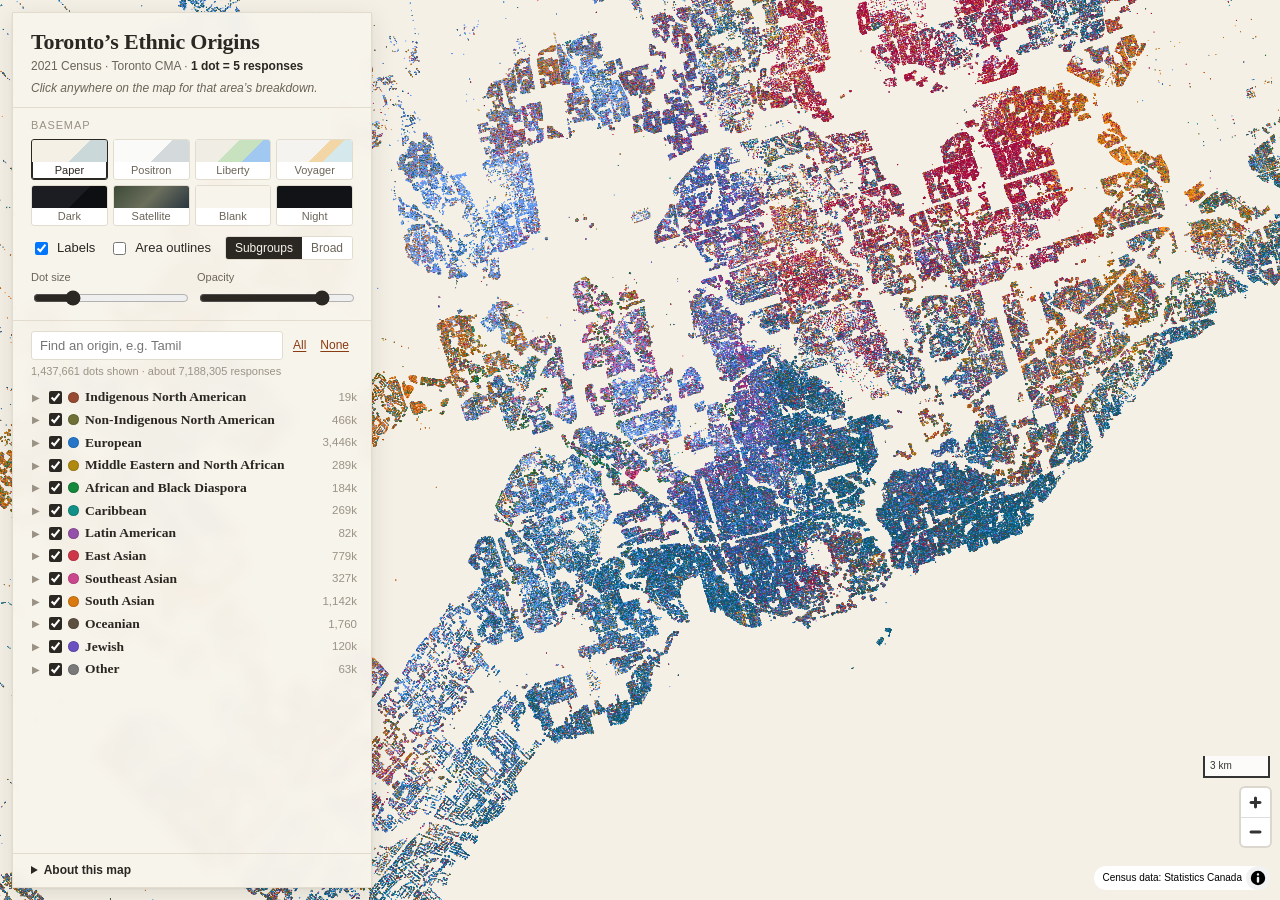
==== commit eb13b8f3: "Add dissemination-area breakdown panel Click an area (shift-click to combine) to see its make-up by " ====
--- a/index.html
+++ b/index.html
@@ -17,6 +17,7 @@
   <header class="panel-head">
     <h1>Toronto’s Ethnic Origins</h1>
     <p class="sub">2021 Census · Toronto CMA · <strong>1 dot = 5 responses</strong></p>
+    <p class="sub hint-click">Click anywhere on the map for that area’s breakdown.</p>
   </header>
 
   <section class="controls">
@@ -25,7 +26,8 @@
       <div id="basemaps" class="basemaps" role="radiogroup" aria-label="Basemap"></div>
     </div>
     <div class="row">
-      <label class="check"><input type="checkbox" id="labels" checked> Map labels</label>
+      <label class="check"><input type="checkbox" id="labels" checked> Labels</label>
+      <label class="check"><input type="checkbox" id="outlines"> Area outlines</label>
       <div class="seg" role="radiogroup" aria-label="Colour by">
         <button data-color="sub" class="on">Subgroups</button><button data-color="broad">Broad</button>
       </div>
@@ -56,6 +58,8 @@
   </details>
 </aside>
 
+<aside id="area" class="area" hidden aria-live="polite"></aside>
+
 <div id="loading" class="loading">Loading 1.4 million dots…</div>
 
 <script src="vendor/maplibre-gl-5.24.1.js"></script>
--- a/style.css
+++ b/style.css
@@ -100,3 +100,49 @@
   .panel-toggle[aria-expanded="false"] { bottom: 28px; }
   .about { max-height: 30%; }
 }
+
+/* ---------------------------------------------------------- area breakdown */
+.hint-click { margin-top: 4px !important; font-style: italic; }
+.area {
+  position: absolute; top: 12px; right: 12px; width: 340px; max-height: calc(100% - 24px); overflow-y: auto; z-index: 2;
+  background: rgba(247, 244, 236, 0.97); border: 1px solid var(--rule); padding: 0 18px 12px;
+  box-shadow: 0 1px 2px rgba(40, 30, 10, .08), 0 6px 24px rgba(40, 30, 10, .10);
+}
+.area[hidden] { display: none; }
+.area-head { position: relative; padding: 14px 24px 8px 0; border-bottom: 1px solid var(--rule); margin-bottom: 10px; }
+.kicker { font-size: 10.5px; text-transform: uppercase; letter-spacing: .1em; color: var(--ink-3); }
+.area h2 { font: 600 20px/1.2 var(--serif); margin: 2px 0 4px; }
+.area h3 { font: 600 14px var(--serif); margin: 16px 0 6px; }
+.area .meta { margin: 0; color: var(--ink-2); font-size: 12px; }
+.area .close { position: absolute; top: 10px; right: -6px; border: 0; background: none; font-size: 22px; line-height: 1; color: var(--ink-3); cursor: pointer; padding: 4px 6px; }
+.area .close:hover { color: var(--ink); }
+.stack { display: flex; height: 14px; border-radius: 2px; overflow: hidden; box-shadow: inset 0 0 0 1px rgba(0,0,0,.06); }
+.stack span { display: block; height: 100%; }
+.area .note { color: var(--ink-3); font-size: 11px; margin: 6px 0; }
+.area .hint { color: var(--ink-3); font-size: 11px; font-style: italic; margin: 10px 0 0; }
+.area .empty { color: var(--ink-2); }
+.groups, .groups ul { list-style: none; margin: 0; padding: 0; }
+.groups > li { border-bottom: 1px solid rgba(0,0,0,.04); }
+.groups summary, .groups ul li {
+  display: grid; grid-template-columns: 12px 1fr 38px 70px; align-items: center; gap: 7px; padding: 4px 0; cursor: pointer; list-style: none;
+}
+.groups summary::-webkit-details-marker { display: none; }
+.groups summary .g-name { font: 600 13px var(--serif); }
+.groups ul { padding: 0 0 6px 10px; }
+.groups ul li { cursor: default; font-size: 12px; padding: 2px 0; }
+.groups ul li .g-name { color: var(--ink-2); }
+.g-name { overflow: hidden; text-overflow: ellipsis; white-space: nowrap; }
+.g-pct { text-align: right; font-variant-numeric: tabular-nums; font-size: 12px; }
+.bar { position: relative; height: 7px; background: rgba(0,0,0,.06); border-radius: 1px; }
+.bar i { position: absolute; left: 0; top: 0; bottom: 0; border-radius: 1px; }
+.bar b { position: absolute; top: -3px; bottom: -3px; width: 1.5px; margin-left: -0.75px; background: var(--ink); opacity: .65; }
+.top { width: 100%; border-collapse: collapse; font-size: 12px; }
+.top th { text-align: left; font-weight: 500; color: var(--ink-3); font-size: 10.5px; text-transform: uppercase; letter-spacing: .06em; padding: 0 4px 4px 0; }
+.top td { padding: 3px 4px 3px 0; border-top: 1px solid rgba(0,0,0,.05); font-variant-numeric: tabular-nums; }
+.top td:nth-child(3), .top td:nth-child(4), .top th:nth-child(3), .top th:nth-child(4) { text-align: right; }
+.top td:first-child { width: 14px; }
+
+@media (max-width: 720px) {
+  .area { top: 0; left: 0; right: 0; width: auto; max-height: 46vh; border-top: 0; border-left: 0; border-right: 0; }
+  .hint-click { display: none; }
+}
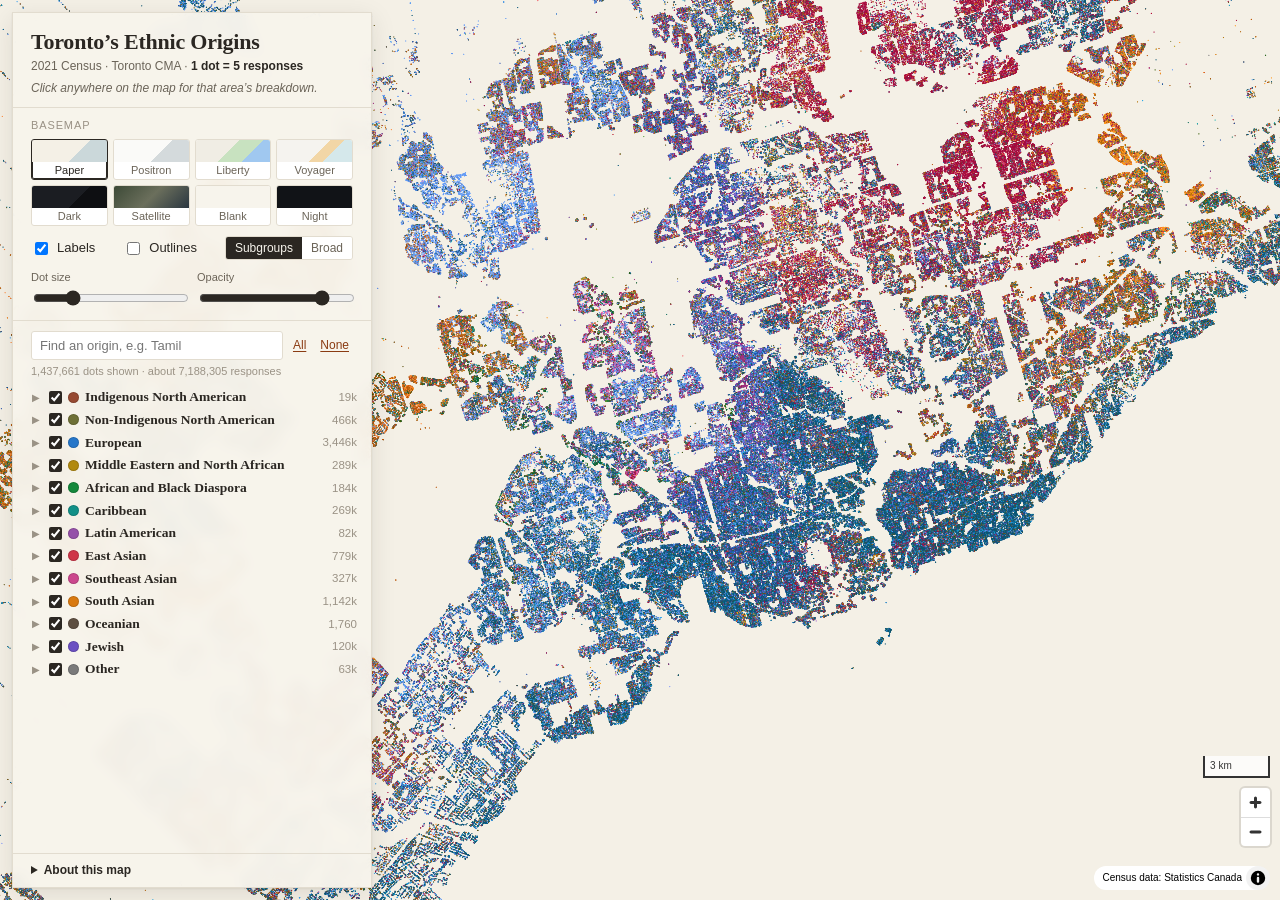
==== commit 8c278be9: "Keep zoom controls and attribution clear of the area panel Co-Authored-By: Claude Opus 5.5 <noreply@" ====
--- a/index.html
+++ b/index.html
@@ -27,7 +27,7 @@
     </div>
     <div class="row">
       <label class="check"><input type="checkbox" id="labels" checked> Labels</label>
-      <label class="check"><input type="checkbox" id="outlines"> Area outlines</label>
+      <label class="check"><input type="checkbox" id="outlines"> Outlines</label>
       <div class="seg" role="radiogroup" aria-label="Colour by">
         <button data-color="sub" class="on">Subgroups</button><button data-color="broad">Broad</button>
       </div>
--- a/style.css
+++ b/style.css
@@ -104,7 +104,7 @@
 /* ---------------------------------------------------------- area breakdown */
 .hint-click { margin-top: 4px !important; font-style: italic; }
 .area {
-  position: absolute; top: 12px; right: 12px; width: 340px; max-height: calc(100% - 24px); overflow-y: auto; z-index: 2;
+  position: absolute; top: 12px; right: 12px; width: 340px; max-height: calc(100% - 130px); overflow-y: auto; z-index: 2;
   background: rgba(247, 244, 236, 0.97); border: 1px solid var(--rule); padding: 0 18px 12px;
   box-shadow: 0 1px 2px rgba(40, 30, 10, .08), 0 6px 24px rgba(40, 30, 10, .10);
 }
